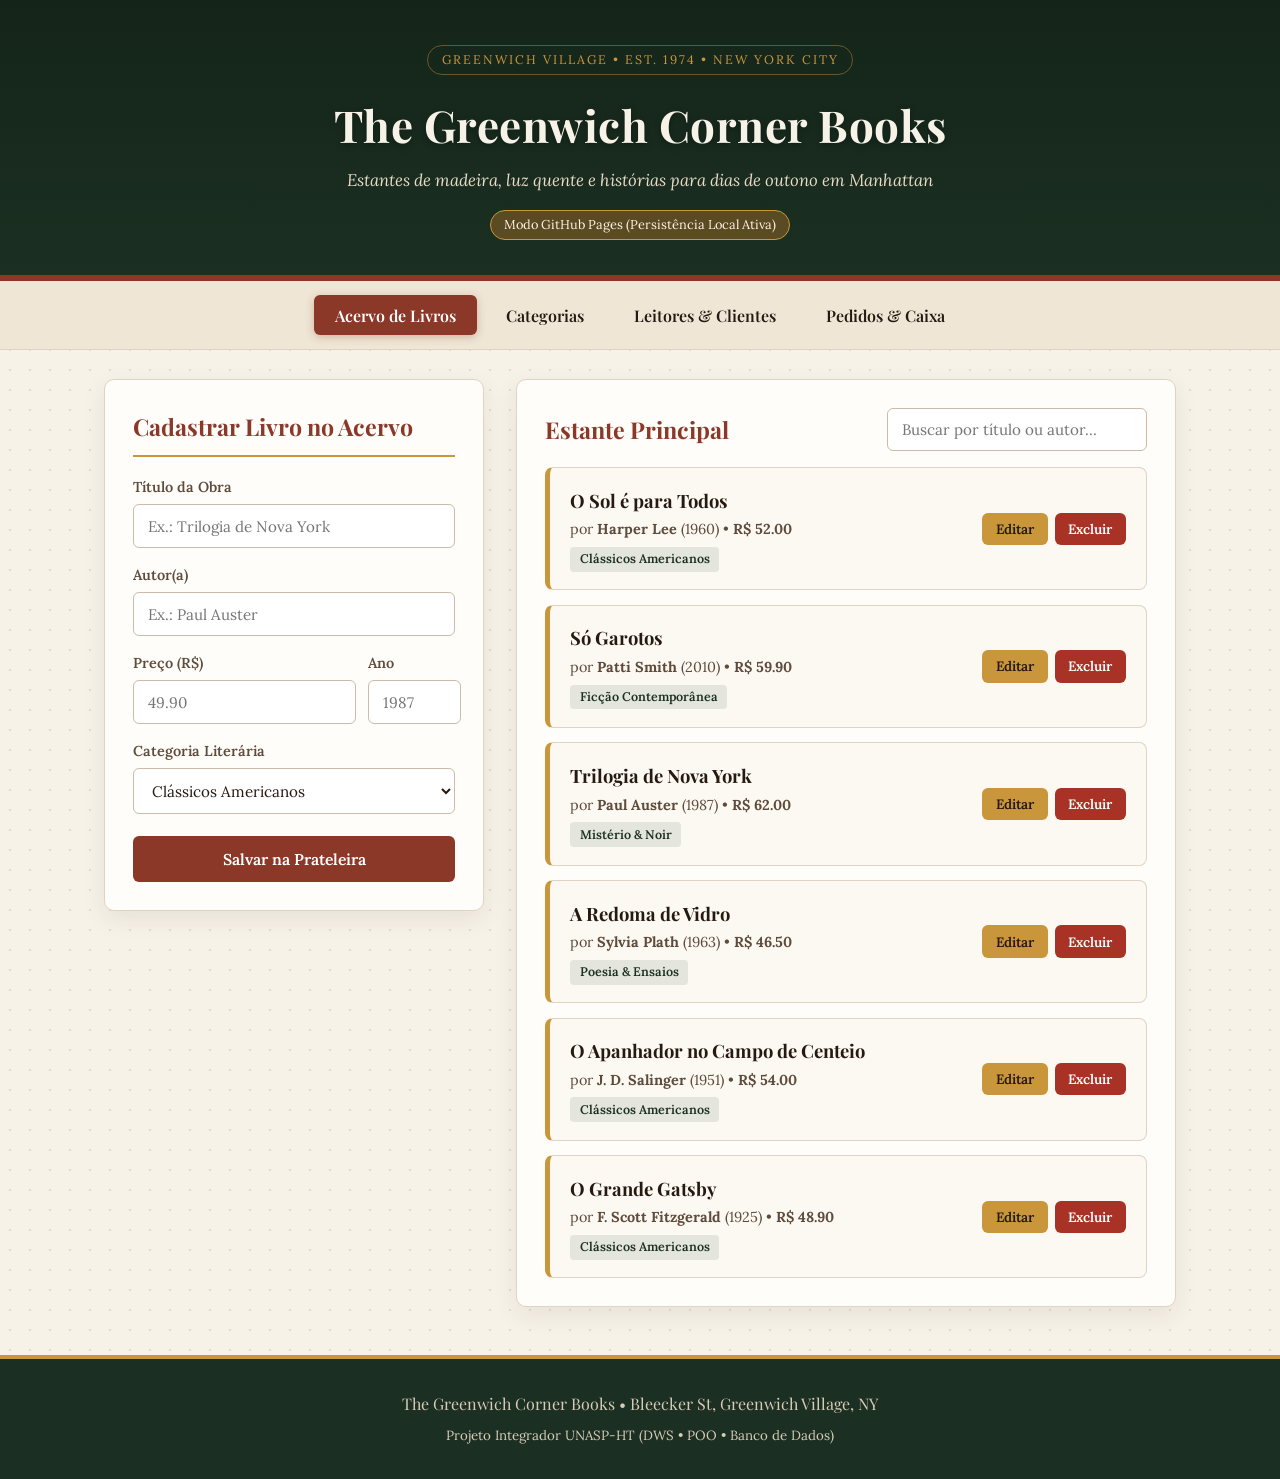
==== index.html @ c723337e "Add files via upload" ====
<!DOCTYPE html>
<html lang="pt-BR">
<head>
    <meta charset="UTF-8">
    <meta name="viewport" content="width=device-width, initial-scale=1.0">
    <title>The Greenwich Corner Books • New York</title>
    <style>
@import url('https://fonts.googleapis.com/css2?family=Playfair+Display:ital,wght@0,600;0,700;1,400&family=Lora:ital,wght@0,400;0,600;1,400&display=swap');

:root {
    --verde-fachada: #1b3022;
    --verde-musgo: #2d4736;
    --tijolo-ny: #8c3829;
    --tijolo-hover: #6e291d;
    --dourado-luz: #c9963b;
    --outono-ambar: #d4822a;
    --papel-creme: #f7f2e8;
    --cartao-branco: #fffdf9;
    --madeira-escura: #261911;
    --texto-suave: #5e4b3c;
    --borda-sutil: #dfd3c3;
    --sombra-quente: 0 8px 24px rgba(38, 25, 17, 0.08);
}

* {
    box-sizing: border-box;
}

body {
    margin: 0;
    padding: 0;
    background-color: var(--papel-creme);
    background-image: radial-gradient(#e6dccb 0.75px, transparent 0.75px);
    background-size: 20px 20px;
    color: var(--madeira-escura);
    font-family: 'Lora', Georgia, serif;
    line-height: 1.6;
}

.storefront-header {
    background: linear-gradient(180deg, #142419 0%, var(--verde-fachada) 100%);
    color: var(--papel-creme);
    text-align: center;
    padding: 2.8rem 1.5rem 2.2rem;
    border-bottom: 6px solid var(--tijolo-ny);
    box-shadow: 0 4px 18px rgba(0, 0, 0, 0.2);
}

.header-inner {
    max-width: 960px;
    margin: 0 auto;
}

.badge-location {
    display: inline-block;
    font-size: 0.78rem;
    letter-spacing: 2px;
    text-transform: uppercase;
    color: var(--dourado-luz);
    border: 1px solid rgba(201, 150, 59, 0.45);
    padding: 0.25rem 0.85rem;
    border-radius: 999px;
    margin-bottom: 0.75rem;
}

.storefront-header h1 {
    font-family: 'Playfair Display', Georgia, serif;
    font-size: 2.75rem;
    margin: 0.2rem 0;
    letter-spacing: 0.5px;
    text-shadow: 0 2px 6px rgba(0, 0, 0, 0.35);
}

.subtitle {
    margin: 0.4rem 0 1rem;
    color: #e8dcc8;
    font-style: italic;
    font-size: 1.05rem;
}

.status-pill {
    display: inline-block;
    font-size: 0.8rem;
    padding: 0.25rem 0.8rem;
    border-radius: 999px;
    background-color: rgba(255, 255, 255, 0.12);
    color: #f4e8d1;
}

.status-pill.online {
    background-color: rgba(46, 125, 50, 0.35);
    border: 1px solid #81c784;
    color: #e8f5e9;
}

.status-pill.demo {
    background-color: rgba(212, 130, 42, 0.35);
    border: 1px solid var(--dourado-luz);
    color: #fff3e0;
}

.main-nav {
    display: flex;
    justify-content: center;
    flex-wrap: wrap;
    gap: 0.5rem;
    background-color: #efe6d5;
    padding: 0.85rem 1rem;
    border-bottom: 1px solid var(--borda-sutil);
}

.nav-tab {
    background: transparent;
    border: 1px solid transparent;
    color: var(--madeira-escura);
    font-family: 'Playfair Display', Georgia, serif;
    font-size: 1rem;
    font-weight: 600;
    padding: 0.55rem 1.25rem;
    border-radius: 6px;
    cursor: pointer;
    transition: all 0.25s ease;
}

.nav-tab:hover {
    background-color: rgba(140, 56, 41, 0.1);
    color: var(--tijolo-ny);
}

.nav-tab.active {
    background-color: var(--tijolo-ny);
    color: #fff;
    box-shadow: 0 2px 8px rgba(140, 56, 41, 0.3);
}

.feedback-banner {
    max-width: 1120px;
    margin: 1rem auto 0;
    padding: 0 1.5rem;
}

.feedback-msg {
    padding: 0.85rem 1.2rem;
    border-radius: 6px;
    font-weight: 600;
    font-size: 0.95rem;
}

.feedback-msg.success {
    background-color: #e6f4ea;
    color: #1e4620;
    border-left: 5px solid #2e7d32;
}

.feedback-msg.error {
    background-color: #fce8e6;
    color: #7f1d1d;
    border-left: 5px solid #c62828;
}

.container {
    max-width: 1120px;
    margin: 1.8rem auto 3rem;
    padding: 0 1.5rem;
}

.tab-panel {
    display: none;
}

.tab-panel.active {
    display: block;
}

.grid-layout {
    display: grid;
    grid-template-columns: 380px 1fr;
    gap: 2rem;
    align-items: start;
}

.card {
    background-color: var(--cartao-branco);
    border: 1px solid var(--borda-sutil);
    border-radius: 10px;
    padding: 1.75rem;
    box-shadow: var(--sombra-quente);
}

.card h2 {
    font-family: 'Playfair Display', Georgia, serif;
    color: var(--tijolo-ny);
    margin-top: 0;
    margin-bottom: 1.2rem;
    padding-bottom: 0.6rem;
    border-bottom: 2px solid var(--dourado-luz);
    font-size: 1.45rem;
}

form {
    display: flex;
    flex-direction: column;
    gap: 1rem;
}

.field {
    display: flex;
    flex-direction: column;
    gap: 0.35rem;
}

.field-row {
    display: flex;
    gap: 0.75rem;
}

.field-row > * {
    flex: 1;
}

label {
    font-size: 0.9rem;
    font-weight: 600;
    color: var(--texto-suave);
}

input, select {
    padding: 0.7rem 0.85rem;
    border: 1px solid #cbbba8;
    border-radius: 6px;
    background-color: #fff;
    color: var(--madeira-escura);
    font-family: inherit;
    font-size: 0.95rem;
    transition: border-color 0.2s, box-shadow 0.2s;
}

input:focus, select:focus {
    outline: none;
    border-color: var(--dourado-luz);
    box-shadow: 0 0 0 3px rgba(201, 150, 59, 0.2);
}

.form-actions {
    display: flex;
    gap: 0.6rem;
    margin-top: 0.4rem;
}

button {
    font-family: inherit;
    font-weight: 600;
    border: none;
    border-radius: 6px;
    cursor: pointer;
    transition: background-color 0.2s, transform 0.1s;
}

button:active {
    transform: scale(0.99);
}

.btn-primary {
    flex: 1;
    background-color: var(--tijolo-ny);
    color: #fff;
    padding: 0.8rem 1.2rem;
    font-size: 0.98rem;
}

.btn-primary:hover {
    background-color: var(--verde-fachada);
}

.btn-secondary {
    background-color: #e0d5c5;
    color: var(--madeira-escura);
    padding: 0.8rem 1rem;
}

.btn-secondary:hover {
    background-color: #cfc1ae;
}

.btn-accent {
    background-color: var(--verde-fachada);
    color: #fff;
    padding: 0.7rem 1rem;
}

.btn-accent:hover {
    background-color: var(--verde-musgo);
}

.hidden {
    display: none !important;
}

.list-header {
    display: flex;
    justify-content: space-between;
    align-items: center;
    gap: 1rem;
    flex-wrap: wrap;
    margin-bottom: 1rem;
}

.list-header h2 {
    margin-bottom: 0;
    border-bottom: none;
    padding-bottom: 0;
}

.search-input {
    max-width: 260px;
    width: 100%;
}

.items-list {
    display: flex;
    flex-direction: column;
    gap: 0.9rem;
}

.item-card {
    background-color: #fcf9f2;
    border: 1px solid var(--borda-sutil);
    border-left: 5px solid var(--dourado-luz);
    border-radius: 8px;
    padding: 1.1rem 1.25rem;
    display: flex;
    justify-content: space-between;
    align-items: center;
    gap: 1rem;
    transition: transform 0.2s, box-shadow 0.2s;
}

.item-card:hover {
    transform: translateY(-2px);
    box-shadow: 0 4px 14px rgba(38, 25, 17, 0.08);
}

.item-info h3 {
    margin: 0 0 0.2rem;
    font-family: 'Playfair Display', Georgia, serif;
    font-size: 1.15rem;
    color: var(--madeira-escura);
}

.item-meta {
    font-size: 0.9rem;
    color: var(--texto-suave);
}

.tag-categoria {
    display: inline-block;
    background-color: rgba(27, 48, 34, 0.1);
    color: var(--verde-fachada);
    font-size: 0.78rem;
    font-weight: 600;
    padding: 0.15rem 0.6rem;
    border-radius: 4px;
    margin-top: 0.35rem;
}

.item-actions {
    display: flex;
    gap: 0.45rem;
    flex-shrink: 0;
}

.btn-edit {
    background-color: var(--dourado-luz);
    color: var(--madeira-escura);
    padding: 0.45rem 0.85rem;
    font-size: 0.85rem;
}

.btn-edit:hover {
    background-color: #b88428;
}

.btn-del {
    background-color: #a93226;
    color: #fff;
    padding: 0.45rem 0.85rem;
    font-size: 0.85rem;
}

.btn-del:hover {
    background-color: #87241a;
}

.cart-box {
    background-color: #f9f4ea;
    border: 1px dashed #c8b8a2;
    border-radius: 6px;
    padding: 0.85rem;
    min-height: 60px;
}

.cart-line {
    display: flex;
    justify-content: space-between;
    align-items: center;
    padding: 0.35rem 0;
    border-bottom: 1px solid #e8decb;
    font-size: 0.9rem;
}

.cart-line:last-child {
    border-bottom: none;
}

.cart-total {
    display: flex;
    justify-content: space-between;
    align-items: center;
    background-color: var(--verde-fachada);
    color: var(--papel-creme);
    padding: 0.85rem 1rem;
    border-radius: 6px;
    font-size: 1.05rem;
}

.empty-hint {
    margin: 0;
    color: var(--texto-suave);
    font-style: italic;
    font-size: 0.9rem;
    text-align: center;
}

.status-select-inline {
    padding: 0.35rem 0.6rem;
    font-size: 0.85rem;
}

.storefront-footer {
    text-align: center;
    padding: 2rem 1rem;
    background-color: var(--verde-fachada);
    color: #d8ccb8;
    border-top: 4px solid var(--dourado-luz);
}

.storefront-footer p {
    margin: 0 0 0.3rem;
    font-family: 'Playfair Display', Georgia, serif;
}

@media (max-width: 860px) {
    .grid-layout {
        grid-template-columns: 1fr;
    }
    .storefront-header h1 {
        font-size: 2.1rem;
    }
}

    </style>
</head>
<body>
    <header class="storefront-header">
        <div class="header-inner">
            <span class="badge-location">Greenwich Village • Est. 1974 • New York City</span>
            <h1>The Greenwich Corner Books</h1>
            <p class="subtitle">Estantes de madeira, luz quente e histórias para dias de outono em Manhattan</p>
            <div class="status-bar">
                <span id="api-status-badge" class="status-pill">Conectando ao sistema...</span>
            </div>
        </div>
    </header>

    <nav class="main-nav" aria-label="Navegação do sistema">
        <button class="nav-tab active" data-tab="tab-livros">Acervo de Livros</button>
        <button class="nav-tab" data-tab="tab-categorias">Categorias</button>
        <button class="nav-tab" data-tab="tab-clientes">Leitores & Clientes</button>
        <button class="nav-tab" data-tab="tab-pedidos">Pedidos & Caixa</button>
    </nav>

    <div id="feedback-banner" class="feedback-banner" role="status" aria-live="polite"></div>

    <main class="container">
        <!-- SEÇÃO 1: LIVROS -->
        <section id="tab-livros" class="tab-panel active">
            <div class="grid-layout">
                <article class="card form-card">
                    <h2 id="titulo-form-livro">Cadastrar Livro no Acervo</h2>
                    <form id="form-livro">
                        <input type="hidden" id="livro-id">

                        <div class="field">
                            <label for="livro-titulo">Título da Obra</label>
                            <input type="text" id="livro-titulo" placeholder="Ex.: Trilogia de Nova York" required minlength="2">
                        </div>

                        <div class="field">
                            <label for="livro-autor">Autor(a)</label>
                            <input type="text" id="livro-autor" placeholder="Ex.: Paul Auster" required minlength="2">
                        </div>

                        <div class="field-row">
                            <div class="field">
                                <label for="livro-preco">Preço (R$)</label>
                                <input type="number" id="livro-preco" step="0.01" min="0.01" placeholder="49.90" required>
                            </div>
                            <div class="field">
                                <label for="livro-ano">Ano</label>
                                <input type="number" id="livro-ano" min="1450" max="2026" placeholder="1987" required>
                            </div>
                        </div>

                        <div class="field">
                            <label for="livro-categoria">Categoria Literária</label>
                            <select id="livro-categoria" required></select>
                        </div>

                        <div class="form-actions">
                            <button type="submit" id="btn-salvar-livro" class="btn-primary">Salvar na Prateleira</button>
                            <button type="button" id="btn-cancelar-livro" class="btn-secondary hidden">Cancelar Edição</button>
                        </div>
                    </form>
                </article>

                <article class="card list-card">
                    <div class="list-header">
                        <h2>Estante Principal</h2>
                        <input type="search" id="busca-livro" class="search-input" placeholder="Buscar por título ou autor...">
                    </div>
                    <div id="lista-livros" class="items-list"></div>
                </article>
            </div>
        </section>

        <!-- SEÇÃO 2: CATEGORIAS -->
        <section id="tab-categorias" class="tab-panel">
            <div class="grid-layout">
                <article class="card form-card">
                    <h2 id="titulo-form-categoria">Nova Categoria</h2>
                    <form id="form-categoria">
                        <input type="hidden" id="categoria-id">
                        <div class="field">
                            <label for="categoria-nome">Nome da Categoria</label>
                            <input type="text" id="categoria-nome" placeholder="Ex.: Poesia Beat" required minlength="2">
                        </div>
                        <div class="form-actions">
                            <button type="submit" class="btn-primary">Salvar Categoria</button>
                            <button type="button" id="btn-cancelar-categoria" class="btn-secondary hidden">Cancelar</button>
                        </div>
                    </form>
                </article>

                <article class="card list-card">
                    <h2>Seções da Livraria</h2>
                    <div id="lista-categorias" class="items-list"></div>
                </article>
            </div>
        </section>

        <!-- SEÇÃO 3: CLIENTES -->
        <section id="tab-clientes" class="tab-panel">
            <div class="grid-layout">
                <article class="card form-card">
                    <h2 id="titulo-form-cliente">Cadastrar Leitor</h2>
                    <form id="form-cliente">
                        <input type="hidden" id="cliente-id">

                        <div class="field">
                            <label for="cliente-nome">Nome Completo</label>
                            <input type="text" id="cliente-nome" placeholder="Ex.: Clara Oswald" required minlength="3">
                        </div>

                        <div class="field">
                            <label for="cliente-email">E-mail</label>
                            <input type="email" id="cliente-email" placeholder="clara@nycmail.com" required>
                        </div>

                        <div class="field">
                            <label for="cliente-telefone">Telefone</label>
                            <input type="tel" id="cliente-telefone" placeholder="(212) 555-0199">
                        </div>

                        <div class="form-actions">
                            <button type="submit" class="btn-primary">Salvar Leitor</button>
                            <button type="button" id="btn-cancelar-cliente" class="btn-secondary hidden">Cancelar</button>
                        </div>
                    </form>
                </article>

                <article class="card list-card">
                    <h2>Leitores Cadastrados</h2>
                    <div id="lista-clientes" class="items-list"></div>
                </article>
            </div>
        </section>

        <!-- SEÇÃO 4: PEDIDOS & CARRINHO -->
        <section id="tab-pedidos" class="tab-panel">
            <div class="grid-layout">
                <article class="card form-card">
                    <h2>Registrar Novo Pedido</h2>
                    <form id="form-pedido">
                        <div class="field">
                            <label for="pedido-cliente">Cliente</label>
                            <select id="pedido-cliente" required></select>
                        </div>

                        <div class="field">
                            <label for="pedido-status">Status Inicial</label>
                            <select id="pedido-status">
                                <option value="Pendente">Pendente</option>
                                <option value="Preparando">Preparando</option>
                                <option value="Entregue">Entregue</option>
                            </select>
                        </div>

                        <div class="cart-builder">
                            <label>Adicionar Livro ao Pedido</label>
                            <div class="field-row">
                                <select id="pedido-livro-select"></select>
                                <input type="number" id="pedido-livro-qtd" value="1" min="1" max="50" style="max-width: 80px;">
                                <button type="button" id="btn-add-item" class="btn-accent">+ Item</button>
                            </div>
                        </div>

                        <div id="carrinho-itens" class="cart-box">
                            <p class="empty-hint">Nenhum livro adicionado ao pedido ainda.</p>
                        </div>

                        <div class="cart-total">
                            <span>Total do Pedido:</span>
                            <strong id="pedido-total">R$ 0,00</strong>
                        </div>

                        <button type="submit" class="btn-primary">Finalizar Pedido</button>
                    </form>
                </article>

                <article class="card list-card">
                    <h2>Histórico de Pedidos</h2>
                    <div id="lista-pedidos" class="items-list"></div>
                </article>
            </div>
        </section>
    </main>

    <footer class="storefront-footer">
        <p>The Greenwich Corner Books • Bleecker St, Greenwich Village, NY</p>
        <small>Projeto Integrador UNASP-HT (DWS • POO • Banco de Dados)</small>
    </footer>

    <script>
// ============================================================================
// THE GREENWICH CORNER BOOKS - FRONT-END CRUD COM FETCH API
// Integra-se à API REST em Flask (http://127.0.0.1:5000/api) em ambiente local e
// ativa automaticamente o modo GitHub Pages (LocalStorage) quando hospedado online.
// ============================================================================

const API_BASE = "http://127.0.0.1:5000/api";
const isHostedOnGitHub =
    window.location.hostname.includes("github.io") ||
    (window.location.protocol !== "file:" &&
        window.location.hostname !== "localhost" &&
        window.location.hostname !== "127.0.0.1");

let modoDemoGitHub = isHostedOnGitHub;

let cacheCategorias = [];
let cacheClientes = [];
let cacheLivros = [];
let cachePedidos = [];
let carrinhoPedido = [];

const SEED_DATA = {
    categorias: [
        { id_categoria: 1, nome: "Clássicos Americanos" },
        { id_categoria: 2, nome: "Ficção Contemporânea" },
        { id_categoria: 3, nome: "Poesia & Ensaios" },
        { id_categoria: 4, nome: "Mistério & Noir" },
        { id_categoria: 5, nome: "Artes & Arquitetura" }
    ],
    clientes: [
        { id_cliente: 1, nome: "Clara Oswald", email: "clara.oswald@nycmail.com", telefone: "(212) 555-0142" },
        { id_cliente: 2, nome: "Arthur Pendelton", email: "arthur.p@villagebooks.com", telefone: "(212) 555-0198" },
        { id_cliente: 3, nome: "Maya Lin", email: "maya.lin@brooklyn.org", telefone: "(718) 555-0174" },
        { id_cliente: 4, nome: "Julian Vance", email: "julian.vance@soho.net", telefone: "(646) 555-0119" }
    ],
    livros: [
        { id_livro: 1, titulo: "O Grande Gatsby", autor: "F. Scott Fitzgerald", preco: 48.90, ano_publicacao: 1925, id_categoria: 1 },
        { id_livro: 2, titulo: "O Apanhador no Campo de Centeio", autor: "J. D. Salinger", preco: 54.00, ano_publicacao: 1951, id_categoria: 1 },
        { id_livro: 3, titulo: "A Redoma de Vidro", autor: "Sylvia Plath", preco: 46.50, ano_publicacao: 1963, id_categoria: 3 },
        { id_livro: 4, titulo: "Trilogia de Nova York", autor: "Paul Auster", preco: 62.00, ano_publicacao: 1987, id_categoria: 4 },
        { id_livro: 5, titulo: "Só Garotos", autor: "Patti Smith", preco: 59.90, ano_publicacao: 2010, id_categoria: 2 },
        { id_livro: 6, titulo: "O Sol é para Todos", autor: "Harper Lee", preco: 52.00, ano_publicacao: 1960, id_categoria: 1 }
    ],
    pedidos: [
        {
            id_pedido: 101,
            data_pedido: "2026-11-05",
            status: "Entregue",
            valor_total: 102.90,
            id_cliente: 1,
            itens: [
                { id_livro: 1, quantidade: 1, preco_unitario: 48.90 },
                { id_livro: 2, quantidade: 1, preco_unitario: 54.00 }
            ]
        },
        {
            id_pedido: 102,
            data_pedido: "2026-11-10",
            status: "Preparando",
            valor_total: 121.90,
            id_cliente: 2,
            itens: [
                { id_livro: 4, quantidade: 1, preco_unitario: 62.00 },
                { id_livro: 5, quantidade: 1, preco_unitario: 59.90 }
            ]
        }
    ]
};

function getLocalDB() {
    const salvo = localStorage.getItem("greenwich_bookshop_db");
    if (!salvo) {
        localStorage.setItem("greenwich_bookshop_db", JSON.stringify(SEED_DATA));
        return JSON.parse(JSON.stringify(SEED_DATA));
    }
    return JSON.parse(salvo);
}

function saveLocalDB(db) {
    localStorage.setItem("greenwich_bookshop_db", JSON.stringify(db));
}

function mostrarFeedback(mensagem, tipo = "success") {
    const banner = document.getElementById("feedback-banner");
    banner.innerHTML = `<div class="feedback-msg ${tipo}">${mensagem}</div>`;
    setTimeout(() => {
        banner.innerHTML = "";
    }, 4500);
}

async function apiRequest(endpoint, options = {}) {
    if (!modoDemoGitHub) {
        try {
            const response = await fetch(`${API_BASE}${endpoint}`, options);
            const data = await response.json();
            if (!response.ok) {
                throw new Error(data.erro || "Erro na operação.");
            }
            return data;
        } catch (erro) {
            if (erro.message && !erro.message.includes("Failed to fetch") && !erro.message.includes("NetworkError")) {
                throw erro;
            }
            modoDemoGitHub = true;
            atualizarBadgeConexao();
        }
    }

    return executarNoLocalStorage(endpoint, options);
}

function executarNoLocalStorage(endpoint, options) {
    const db = getLocalDB();
    const method = (options.method || "GET").toUpperCase();
    const body = options.body ? JSON.parse(options.body) : null;

    if (endpoint === "/categorias" && method === "GET") return db.categorias;
    if (endpoint === "/categorias" && method === "POST") {
        const novoId = db.categorias.length ? Math.max(...db.categorias.map(c => c.id_categoria)) + 1 : 1;
        db.categorias.push({ id_categoria: novoId, nome: body.nome });
        saveLocalDB(db);
        return { id_categoria: novoId, mensagem: "Categoria cadastrada!" };
    }
    if (endpoint.startsWith("/categorias/") && method === "PUT") {
        const id = parseInt(endpoint.split("/")[2]);
        const item = db.categorias.find(c => c.id_categoria === id);
        if (item) item.nome = body.nome;
        saveLocalDB(db);
        return { mensagem: "Categoria atualizada!" };
    }
    if (endpoint.startsWith("/categorias/") && method === "DELETE") {
        const id = parseInt(endpoint.split("/")[2]);
        if (db.livros.some(l => l.id_categoria === id)) {
            throw new Error("Não é possível excluir: existem livros vinculados a esta categoria.");
        }
        db.categorias = db.categorias.filter(c => c.id_categoria !== id);
        saveLocalDB(db);
        return { mensagem: "Categoria removida!" };
    }

    if (endpoint === "/clientes" && method === "GET") return db.clientes;
    if (endpoint === "/clientes" && method === "POST") {
        if (db.clientes.some(c => c.email.toLowerCase() === body.email.toLowerCase())) {
            throw new Error("Este e-mail já está cadastrado para outro cliente.");
        }
        const novoId = db.clientes.length ? Math.max(...db.clientes.map(c => c.id_cliente)) + 1 : 1;
        db.clientes.push({ id_cliente: novoId, nome: body.nome, email: body.email, telefone: body.telefone || "" });
        saveLocalDB(db);
        return { id_cliente: novoId, mensagem: "Cliente cadastrado!" };
    }
    if (endpoint.startsWith("/clientes/") && method === "PUT") {
        const id = parseInt(endpoint.split("/")[2]);
        if (db.clientes.some(c => c.email.toLowerCase() === body.email.toLowerCase() && c.id_cliente !== id)) {
            throw new Error("Este e-mail já pertence a outro cliente.");
        }
        const cli = db.clientes.find(c => c.id_cliente === id);
        if (cli) Object.assign(cli, body);
        saveLocalDB(db);
        return { mensagem: "Cliente atualizado!" };
    }
    if (endpoint.startsWith("/clientes/") && method === "DELETE") {
        const id = parseInt(endpoint.split("/")[2]);
        if (db.pedidos.some(p => p.id_cliente === id)) {
            throw new Error("Não é possível excluir: este cliente possui pedidos registrados.");
        }
        db.clientes = db.clientes.filter(c => c.id_cliente !== id);
        saveLocalDB(db);
        return { mensagem: "Cliente removido!" };
    }

    if (endpoint === "/livros" && method === "GET") {
        return db.livros.map(l => {
            const cat = db.categorias.find(c => c.id_categoria === l.id_categoria);
            return { ...l, nome_categoria: cat ? cat.nome : "Sem Categoria" };
        }).reverse();
    }
    if (endpoint === "/livros" && method === "POST") {
        const novoId = db.livros.length ? Math.max(...db.livros.map(l => l.id_livro)) + 1 : 1;
        db.livros.push({ id_livro: novoId, ...body });
        saveLocalDB(db);
        return { id_livro: novoId, mensagem: "Livro adicionado!" };
    }
    if (endpoint.startsWith("/livros/") && method === "PUT") {
        const id = parseInt(endpoint.split("/")[2]);
        const liv = db.livros.find(l => l.id_livro === id);
        if (liv) Object.assign(liv, body);
        saveLocalDB(db);
        return { mensagem: "Livro atualizado!" };
    }
    if (endpoint.startsWith("/livros/") && method === "DELETE") {
        const id = parseInt(endpoint.split("/")[2]);
        const emPedido = db.pedidos.some(p => p.itens.some(i => i.id_livro === id));
        if (emPedido) {
            throw new Error("Não é possível excluir: este livro faz parte de um pedido registrado.");
        }
        db.livros = db.livros.filter(l => l.id_livro !== id);
        saveLocalDB(db);
        return { mensagem: "Livro removido!" };
    }

    if (endpoint === "/pedidos" && method === "GET") {
        return db.pedidos.map(p => {
            const cli = db.clientes.find(c => c.id_cliente === p.id_cliente);
            const itensEnriquecidos = p.itens.map(i => {
                const liv = db.livros.find(l => l.id_livro === i.id_livro);
                return { ...i, titulo_livro: liv ? liv.titulo : `Livro #${i.id_livro}` };
            });
            return { ...p, nome_cliente: cli ? cli.nome : "Cliente", itens: itensEnriquecidos };
        }).reverse();
    }
    if (endpoint === "/pedidos" && method === "POST") {
        const novoId = db.pedidos.length ? Math.max(...db.pedidos.map(p => p.id_pedido)) + 1 : 101;
        const total = body.itens.reduce((acc, i) => acc + i.quantidade * i.preco_unitario, 0);
        const hoje = new Date().toISOString().split("T")[0];
        db.pedidos.push({
            id_pedido: novoId,
            data_pedido: hoje,
            status: body.status || "Pendente",
            valor_total: total,
            id_cliente: body.id_cliente,
            itens: body.itens
        });
        saveLocalDB(db);
        return { id_pedido: novoId, mensagem: "Pedido registrado!" };
    }
    if (endpoint.startsWith("/pedidos/") && method === "PUT") {
        const id = parseInt(endpoint.split("/")[2]);
        const ped = db.pedidos.find(p => p.id_pedido === id);
        if (ped) ped.status = body.status;
        saveLocalDB(db);
        return { mensagem: "Status atualizado!" };
    }
    if (endpoint.startsWith("/pedidos/") && method === "DELETE") {
        const id = parseInt(endpoint.split("/")[2]);
        db.pedidos = db.pedidos.filter(p => p.id_pedido !== id);
        saveLocalDB(db);
        return { mensagem: "Pedido excluído!" };
    }

    return {};
}

function atualizarBadgeConexao() {
    const badge = document.getElementById("api-status-badge");
    if (modoDemoGitHub) {
        badge.textContent = "Modo GitHub Pages (Persistência Local Ativa)";
        badge.className = "status-pill demo";
    } else {
        badge.textContent = "API REST Flask + SQLite Conectada";
        badge.className = "status-pill online";
    }
}

async function carregarTudo() {
    await carregarCategorias();
    await carregarClientes();
    await carregarLivros();
    await carregarPedidos();
    atualizarBadgeConexao();
}

async function carregarCategorias() {
    cacheCategorias = await apiRequest("/categorias");
    const lista = document.getElementById("lista-categorias");
    const selectLivro = document.getElementById("livro-categoria");

    lista.innerHTML = "";
    selectLivro.innerHTML = "";

    cacheCategorias.forEach(cat => {
        const option = document.createElement("option");
        option.value = cat.id_categoria;
        option.textContent = cat.nome;
        selectLivro.appendChild(option);

        const div = document.createElement("div");
        div.className = "item-card";
        div.innerHTML = `
            <div class="item-info">
                <h3>${cat.nome}</h3>
                <span class="item-meta">Código #${cat.id_categoria}</span>
            </div>
            <div class="item-actions">
                <button class="btn-edit" onclick="editarCategoria(${cat.id_categoria})">Editar</button>
                <button class="btn-del" onclick="excluirCategoria(${cat.id_categoria})">Excluir</button>
            </div>
        `;
        lista.appendChild(div);
    });
}

async function carregarClientes() {
    cacheClientes = await apiRequest("/clientes");
    const lista = document.getElementById("lista-clientes");
    const selectPedido = document.getElementById("pedido-cliente");

    lista.innerHTML = "";
    selectPedido.innerHTML = "";

    cacheClientes.forEach(cli => {
        const option = document.createElement("option");
        option.value = cli.id_cliente;
        option.textContent = `${cli.nome} (${cli.email})`;
        selectPedido.appendChild(option);

        const div = document.createElement("div");
        div.className = "item-card";
        div.innerHTML = `
            <div class="item-info">
                <h3>${cli.nome}</h3>
                <div class="item-meta">${cli.email} ${cli.telefone ? "• " + cli.telefone : ""}</div>
            </div>
            <div class="item-actions">
                <button class="btn-edit" onclick="editarCliente(${cli.id_cliente})">Editar</button>
                <button class="btn-del" onclick="excluirCliente(${cli.id_cliente})">Excluir</button>
            </div>
        `;
        lista.appendChild(div);
    });
}

async function carregarLivros() {
    cacheLivros = await apiRequest("/livros");
    renderizarLivros(cacheLivros);

    const selectPedidoLivro = document.getElementById("pedido-livro-select");
    selectPedidoLivro.innerHTML = "";
    cacheLivros.forEach(liv => {
        const opt = document.createElement("option");
        opt.value = liv.id_livro;
        opt.textContent = `${liv.titulo} — R$ ${Number(liv.preco).toFixed(2)}`;
        selectPedidoLivro.appendChild(opt);
    });
}

function renderizarLivros(livros) {
    const lista = document.getElementById("lista-livros");
    lista.innerHTML = "";

    if (!livros.length) {
        lista.innerHTML = `<p class="empty-hint">Nenhum livro encontrado na prateleira.</p>`;
        return;
    }

    livros.forEach(liv => {
        const div = document.createElement("div");
        div.className = "item-card";
        div.innerHTML = `
            <div class="item-info">
                <h3>${liv.titulo}</h3>
                <div class="item-meta">por <strong>${liv.autor}</strong> (${liv.ano_publicacao}) • <strong>R$ ${Number(liv.preco).toFixed(2)}</strong></div>
                <span class="tag-categoria">${liv.nome_categoria || "Geral"}</span>
            </div>
            <div class="item-actions">
                <button class="btn-edit" onclick="editarLivro(${liv.id_livro})">Editar</button>
                <button class="btn-del" onclick="excluirLivro(${liv.id_livro})">Excluir</button>
            </div>
        `;
        lista.appendChild(div);
    });
}

async function carregarPedidos() {
    cachePedidos = await apiRequest("/pedidos");
    const lista = document.getElementById("lista-pedidos");
    lista.innerHTML = "";

    if (!cachePedidos.length) {
        lista.innerHTML = `<p class="empty-hint">Nenhum pedido registrado ainda.</p>`;
        return;
    }

    cachePedidos.forEach(ped => {
        const resumoItens = ped.itens
            .map(i => `${i.quantidade}x ${i.titulo_livro} (R$ ${Number(i.preco_unitario).toFixed(2)})`)
            .join(" • ");

        const div = document.createElement("div");
        div.className = "item-card";
        div.innerHTML = `
            <div class="item-info">
                <h3>Pedido #${ped.id_pedido} — ${ped.nome_cliente}</h3>
                <div class="item-meta">Data: ${ped.data_pedido} • Total: <strong>R$ ${Number(ped.valor_total).toFixed(2)}</strong></div>
                <div class="item-meta" style="margin-top: 4px;">${resumoItens}</div>
            </div>
            <div class="item-actions">
                <select class="status-select-inline" onchange="alterarStatusPedido(${ped.id_pedido}, this.value)" aria-label="Status do pedido">
                    <option value="Pendente" ${ped.status === "Pendente" ? "selected" : ""}>Pendente</option>
                    <option value="Preparando" ${ped.status === "Preparando" ? "selected" : ""}>Preparando</option>
                    <option value="Entregue" ${ped.status === "Entregue" ? "selected" : ""}>Entregue</option>
                </select>
                <button class="btn-del" onclick="excluirPedido(${ped.id_pedido})">Excluir</button>
            </div>
        `;
        lista.appendChild(div);
    });
}

document.getElementById("form-livro").addEventListener("submit", async (e) => {
    e.preventDefault();
    const id = document.getElementById("livro-id").value;
    const payload = {
        titulo: document.getElementById("livro-titulo").value.trim(),
        autor: document.getElementById("livro-autor").value.trim(),
        preco: parseFloat(document.getElementById("livro-preco").value),
        ano_publicacao: parseInt(document.getElementById("livro-ano").value),
        id_categoria: parseInt(document.getElementById("livro-categoria").value)
    };

    try {
        if (id) {
            await apiRequest(`/livros/${id}`, {
                method: "PUT",
                headers: { "Content-Type": "application/json" },
                body: JSON.stringify(payload)
            });
            mostrarFeedback("Livro atualizado na prateleira!");
        } else {
            await apiRequest("/livros", {
                method: "POST",
                headers: { "Content-Type": "application/json" },
                body: JSON.stringify(payload)
            });
            mostrarFeedback("Novo livro cadastrado no acervo!");
        }
        resetFormLivro();
        await carregarLivros();
    } catch (erro) {
        mostrarFeedback(erro.message, "error");
    }
});

function editarLivro(id) {
    const liv = cacheLivros.find(l => l.id_livro === id);
    if (!liv) return;
    document.getElementById("livro-id").value = liv.id_livro;
    document.getElementById("livro-titulo").value = liv.titulo;
    document.getElementById("livro-autor").value = liv.autor;
    document.getElementById("livro-preco").value = liv.preco;
    document.getElementById("livro-ano").value = liv.ano_publicacao;
    document.getElementById("livro-categoria").value = liv.id_categoria;
    document.getElementById("titulo-form-livro").textContent = "Editar Livro";
    document.getElementById("btn-cancelar-livro").classList.remove("hidden");
}

function resetFormLivro() {
    document.getElementById("form-livro").reset();
    document.getElementById("livro-id").value = "";
    document.getElementById("titulo-form-livro").textContent = "Cadastrar Livro no Acervo";
    document.getElementById("btn-cancelar-livro").classList.add("hidden");
}

document.getElementById("btn-cancelar-livro").addEventListener("click", resetFormLivro);

async function excluirLivro(id) {
    if (!confirm("Remover este livro da estante?")) return;
    try {
        await apiRequest(`/livros/${id}`, { method: "DELETE" });
        mostrarFeedback("Livro removido do acervo.");
        await carregarLivros();
    } catch (erro) {
        mostrarFeedback(erro.message, "error");
    }
}

document.getElementById("busca-livro").addEventListener("input", (e) => {
    const termo = e.target.value.toLowerCase();
    const filtrados = cacheLivros.filter(
        l => l.titulo.toLowerCase().includes(termo) || l.autor.toLowerCase().includes(termo)
    );
    renderizarLivros(filtrados);
});

document.getElementById("form-categoria").addEventListener("submit", async (e) => {
    e.preventDefault();
    const id = document.getElementById("categoria-id").value;
    const payload = { nome: document.getElementById("categoria-nome").value.trim() };

    try {
        if (id) {
            await apiRequest(`/categorias/${id}`, {
                method: "PUT",
                headers: { "Content-Type": "application/json" },
                body: JSON.stringify(payload)
            });
            mostrarFeedback("Categoria atualizada!");
        } else {
            await apiRequest("/categorias", {
                method: "POST",
                headers: { "Content-Type": "application/json" },
                body: JSON.stringify(payload)
            });
            mostrarFeedback("Categoria criada!");
        }
        resetFormCategoria();
        await carregarCategorias();
        await carregarLivros();
    } catch (erro) {
        mostrarFeedback(erro.message, "error");
    }
});

function editarCategoria(id) {
    const cat = cacheCategorias.find(c => c.id_categoria === id);
    if (!cat) return;
    document.getElementById("categoria-id").value = cat.id_categoria;
    document.getElementById("categoria-nome").value = cat.nome;
    document.getElementById("titulo-form-categoria").textContent = "Editar Categoria";
    document.getElementById("btn-cancelar-categoria").classList.remove("hidden");
}

function resetFormCategoria() {
    document.getElementById("form-categoria").reset();
    document.getElementById("categoria-id").value = "";
    document.getElementById("titulo-form-categoria").textContent = "Nova Categoria";
    document.getElementById("btn-cancelar-categoria").classList.add("hidden");
}

document.getElementById("btn-cancelar-categoria").addEventListener("click", resetFormCategoria);

async function excluirCategoria(id) {
    if (!confirm("Deseja excluir esta categoria?")) return;
    try {
        await apiRequest(`/categorias/${id}`, { method: "DELETE" });
        mostrarFeedback("Categoria excluída.");
        await carregarCategorias();
    } catch (erro) {
        mostrarFeedback(erro.message, "error");
    }
}

document.getElementById("form-cliente").addEventListener("submit", async (e) => {
    e.preventDefault();
    const id = document.getElementById("cliente-id").value;
    const payload = {
        nome: document.getElementById("cliente-nome").value.trim(),
        email: document.getElementById("cliente-email").value.trim(),
        telefone: document.getElementById("cliente-telefone").value.trim()
    };

    try {
        if (id) {
            await apiRequest(`/clientes/${id}`, {
                method: "PUT",
                headers: { "Content-Type": "application/json" },
                body: JSON.stringify(payload)
            });
            mostrarFeedback("Dados do leitor atualizados!");
        } else {
            await apiRequest("/clientes", {
                method: "POST",
                headers: { "Content-Type": "application/json" },
                body: JSON.stringify(payload)
            });
            mostrarFeedback("Leitor cadastrado com sucesso!");
        }
        resetFormCliente();
        await carregarClientes();
    } catch (erro) {
        mostrarFeedback(erro.message, "error");
    }
});

function editarCliente(id) {
    const cli = cacheClientes.find(c => c.id_cliente === id);
    if (!cli) return;
    document.getElementById("cliente-id").value = cli.id_cliente;
    document.getElementById("cliente-nome").value = cli.nome;
    document.getElementById("cliente-email").value = cli.email;
    document.getElementById("cliente-telefone").value = cli.telefone || "";
    document.getElementById("titulo-form-cliente").textContent = "Editar Leitor";
    document.getElementById("btn-cancelar-cliente").classList.remove("hidden");
}

function resetFormCliente() {
    document.getElementById("form-cliente").reset();
    document.getElementById("cliente-id").value = "";
    document.getElementById("titulo-form-cliente").textContent = "Cadastrar Leitor";
    document.getElementById("btn-cancelar-cliente").classList.add("hidden");
}

document.getElementById("btn-cancelar-cliente").addEventListener("click", resetFormCliente);

async function excluirCliente(id) {
    if (!confirm("Remover este cliente?")) return;
    try {
        await apiRequest(`/clientes/${id}`, { method: "DELETE" });
        mostrarFeedback("Cliente removido.");
        await carregarClientes();
    } catch (erro) {
        mostrarFeedback(erro.message, "error");
    }
}

document.getElementById("btn-add-item").addEventListener("click", () => {
    const idLivro = parseInt(document.getElementById("pedido-livro-select").value);
    const qtd = parseInt(document.getElementById("pedido-livro-qtd").value);
    const livro = cacheLivros.find(l => l.id_livro === idLivro);

    if (!livro || qtd < 1) return;

    const existente = carrinhoPedido.find(i => i.id_livro === idLivro);
    if (existente) {
        existente.quantidade += qtd;
    } else {
        carrinhoPedido.push({
            id_livro: livro.id_livro,
            titulo: livro.titulo,
            quantidade: qtd,
            preco_unitario: Number(livro.preco)
        });
    }
    renderizarCarrinho();
});

function removerItemCarrinho(idLivro) {
    carrinhoPedido = carrinhoPedido.filter(i => i.id_livro !== idLivro);
    renderizarCarrinho();
}

function renderizarCarrinho() {
    const box = document.getElementById("carrinho-itens");
    const totalEl = document.getElementById("pedido-total");

    if (!carrinhoPedido.length) {
        box.innerHTML = `<p class="empty-hint">Nenhum livro adicionado ao pedido ainda.</p>`;
        totalEl.textContent = "R$ 0,00";
        return;
    }

    let total = 0;
    box.innerHTML = "";
    carrinhoPedido.forEach(item => {
        const subtotal = item.quantidade * item.preco_unitario;
        total += subtotal;
        box.innerHTML += `
            <div class="cart-line">
                <span>${item.quantidade}x <strong>${item.titulo}</strong></span>
                <span>R$ ${subtotal.toFixed(2)} <button type="button" class="btn-del" style="padding: 2px 6px; margin-left: 6px;" onclick="removerItemCarrinho(${item.id_livro})">x</button></span>
            </div>
        `;
    });
    totalEl.textContent = `R$ ${total.toFixed(2)}`;
}

document.getElementById("form-pedido").addEventListener("submit", async (e) => {
    e.preventDefault();
    if (!carrinhoPedido.length) {
        mostrarFeedback("Adicione pelo menos um livro ao carrinho antes de finalizar.", "error");
        return;
    }

    const payload = {
        id_cliente: parseInt(document.getElementById("pedido-cliente").value),
        status: document.getElementById("pedido-status").value,
        itens: carrinhoPedido.map(i => ({
            id_livro: i.id_livro,
            quantidade: i.quantidade,
            preco_unitario: i.preco_unitario
        }))
    };

    try {
        await apiRequest("/pedidos", {
            method: "POST",
            headers: { "Content-Type": "application/json" },
            body: JSON.stringify(payload)
        });
        carrinhoPedido = [];
        renderizarCarrinho();
        mostrarFeedback("Pedido registrado com sucesso!");
        await carregarPedidos();
    } catch (erro) {
        mostrarFeedback(erro.message, "error");
    }
});

async function alterarStatusPedido(idPedido, novoStatus) {
    try {
        await apiRequest(`/pedidos/${idPedido}`, {
            method: "PUT",
            headers: { "Content-Type": "application/json" },
            body: JSON.stringify({ status: novoStatus })
        });
        mostrarFeedback(`Status do pedido #${idPedido} alterado para "${novoStatus}".`);
        await carregarPedidos();
    } catch (erro) {
        mostrarFeedback(erro.message, "error");
    }
}

async function excluirPedido(idPedido) {
    if (!confirm(`Excluir o pedido #${idPedido}?`)) return;
    try {
        await apiRequest(`/pedidos/${idPedido}`, { method: "DELETE" });
        mostrarFeedback("Pedido removido.");
        await carregarPedidos();
    } catch (erro) {
        mostrarFeedback(erro.message, "error");
    }
}

document.querySelectorAll(".nav-tab").forEach(btn => {
    btn.addEventListener("click", () => {
        document.querySelectorAll(".nav-tab").forEach(b => b.classList.remove("active"));
        document.querySelectorAll(".tab-panel").forEach(p => p.classList.remove("active"));
        btn.classList.add("active");
        document.getElementById(btn.dataset.tab).classList.add("active");
    });
});

document.addEventListener("DOMContentLoaded", carregarTudo);

    </script>
</body>
</html>
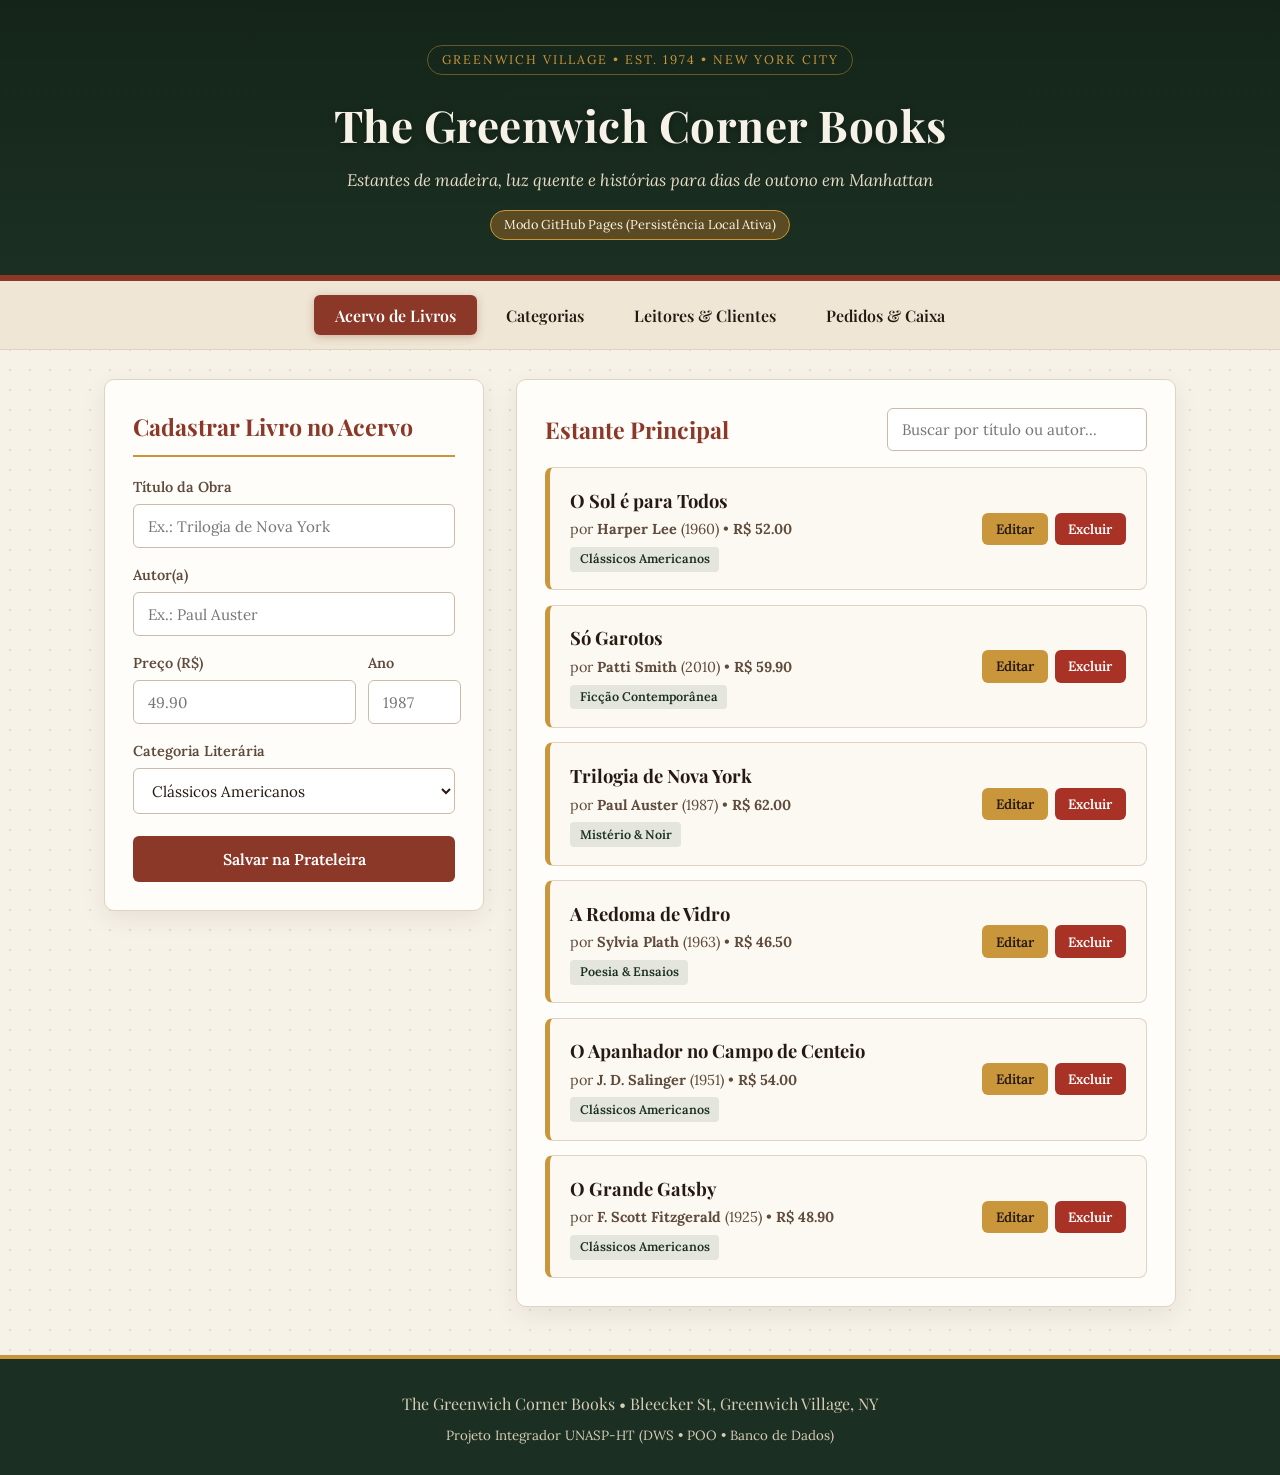
==== commit 19d9c650: "Adota a estrutura backend/docs/schemas/static/templates/index.html Co-Authored-By: Claude Sonnet 5.5" ====
--- a/index.html
+++ b/index.html
@@ -1,1369 +1,9 @@
 <!DOCTYPE html>
 <html lang="pt-BR">
 <head>
-    <meta charset="UTF-8">
-    <meta name="viewport" content="width=device-width, initial-scale=1.0">
-    <title>The Greenwich Corner Books • New York</title>
-    <style>
-@import url('https://fonts.googleapis.com/css2?family=Playfair+Display:ital,wght@0,600;0,700;1,400&family=Lora:ital,wght@0,400;0,600;1,400&display=swap');
-
-:root {
-    --verde-fachada: #1b3022;
-    --verde-musgo: #2d4736;
-    --tijolo-ny: #8c3829;
-    --tijolo-hover: #6e291d;
-    --dourado-luz: #c9963b;
-    --outono-ambar: #d4822a;
-    --papel-creme: #f7f2e8;
-    --cartao-branco: #fffdf9;
-    --madeira-escura: #261911;
-    --texto-suave: #5e4b3c;
-    --borda-sutil: #dfd3c3;
-    --sombra-quente: 0 8px 24px rgba(38, 25, 17, 0.08);
-}
-
-* {
-    box-sizing: border-box;
-}
-
-body {
-    margin: 0;
-    padding: 0;
-    background-color: var(--papel-creme);
-    background-image: radial-gradient(#e6dccb 0.75px, transparent 0.75px);
-    background-size: 20px 20px;
-    color: var(--madeira-escura);
-    font-family: 'Lora', Georgia, serif;
-    line-height: 1.6;
-}
-
-.storefront-header {
-    background: linear-gradient(180deg, #142419 0%, var(--verde-fachada) 100%);
-    color: var(--papel-creme);
-    text-align: center;
-    padding: 2.8rem 1.5rem 2.2rem;
-    border-bottom: 6px solid var(--tijolo-ny);
-    box-shadow: 0 4px 18px rgba(0, 0, 0, 0.2);
-}
-
-.header-inner {
-    max-width: 960px;
-    margin: 0 auto;
-}
-
-.badge-location {
-    display: inline-block;
-    font-size: 0.78rem;
-    letter-spacing: 2px;
-    text-transform: uppercase;
-    color: var(--dourado-luz);
-    border: 1px solid rgba(201, 150, 59, 0.45);
-    padding: 0.25rem 0.85rem;
-    border-radius: 999px;
-    margin-bottom: 0.75rem;
-}
-
-.storefront-header h1 {
-    font-family: 'Playfair Display', Georgia, serif;
-    font-size: 2.75rem;
-    margin: 0.2rem 0;
-    letter-spacing: 0.5px;
-    text-shadow: 0 2px 6px rgba(0, 0, 0, 0.35);
-}
-
-.subtitle {
-    margin: 0.4rem 0 1rem;
-    color: #e8dcc8;
-    font-style: italic;
-    font-size: 1.05rem;
-}
-
-.status-pill {
-    display: inline-block;
-    font-size: 0.8rem;
-    padding: 0.25rem 0.8rem;
-    border-radius: 999px;
-    background-color: rgba(255, 255, 255, 0.12);
-    color: #f4e8d1;
-}
-
-.status-pill.online {
-    background-color: rgba(46, 125, 50, 0.35);
-    border: 1px solid #81c784;
-    color: #e8f5e9;
-}
-
-.status-pill.demo {
-    background-color: rgba(212, 130, 42, 0.35);
-    border: 1px solid var(--dourado-luz);
-    color: #fff3e0;
-}
-
-.main-nav {
-    display: flex;
-    justify-content: center;
-    flex-wrap: wrap;
-    gap: 0.5rem;
-    background-color: #efe6d5;
-    padding: 0.85rem 1rem;
-    border-bottom: 1px solid var(--borda-sutil);
-}
-
-.nav-tab {
-    background: transparent;
-    border: 1px solid transparent;
-    color: var(--madeira-escura);
-    font-family: 'Playfair Display', Georgia, serif;
-    font-size: 1rem;
-    font-weight: 600;
-    padding: 0.55rem 1.25rem;
-    border-radius: 6px;
-    cursor: pointer;
-    transition: all 0.25s ease;
-}
-
-.nav-tab:hover {
-    background-color: rgba(140, 56, 41, 0.1);
-    color: var(--tijolo-ny);
-}
-
-.nav-tab.active {
-    background-color: var(--tijolo-ny);
-    color: #fff;
-    box-shadow: 0 2px 8px rgba(140, 56, 41, 0.3);
-}
-
-.feedback-banner {
-    max-width: 1120px;
-    margin: 1rem auto 0;
-    padding: 0 1.5rem;
-}
-
-.feedback-msg {
-    padding: 0.85rem 1.2rem;
-    border-radius: 6px;
-    font-weight: 600;
-    font-size: 0.95rem;
-}
-
-.feedback-msg.success {
-    background-color: #e6f4ea;
-    color: #1e4620;
-    border-left: 5px solid #2e7d32;
-}
-
-.feedback-msg.error {
-    background-color: #fce8e6;
-    color: #7f1d1d;
-    border-left: 5px solid #c62828;
-}
-
-.container {
-    max-width: 1120px;
-    margin: 1.8rem auto 3rem;
-    padding: 0 1.5rem;
-}
-
-.tab-panel {
-    display: none;
-}
-
-.tab-panel.active {
-    display: block;
-}
-
-.grid-layout {
-    display: grid;
-    grid-template-columns: 380px 1fr;
-    gap: 2rem;
-    align-items: start;
-}
-
-.card {
-    background-color: var(--cartao-branco);
-    border: 1px solid var(--borda-sutil);
-    border-radius: 10px;
-    padding: 1.75rem;
-    box-shadow: var(--sombra-quente);
-}
-
-.card h2 {
-    font-family: 'Playfair Display', Georgia, serif;
-    color: var(--tijolo-ny);
-    margin-top: 0;
-    margin-bottom: 1.2rem;
-    padding-bottom: 0.6rem;
-    border-bottom: 2px solid var(--dourado-luz);
-    font-size: 1.45rem;
-}
-
-form {
-    display: flex;
-    flex-direction: column;
-    gap: 1rem;
-}
-
-.field {
-    display: flex;
-    flex-direction: column;
-    gap: 0.35rem;
-}
-
-.field-row {
-    display: flex;
-    gap: 0.75rem;
-}
-
-.field-row > * {
-    flex: 1;
-}
-
-label {
-    font-size: 0.9rem;
-    font-weight: 600;
-    color: var(--texto-suave);
-}
-
-input, select {
-    padding: 0.7rem 0.85rem;
-    border: 1px solid #cbbba8;
-    border-radius: 6px;
-    background-color: #fff;
-    color: var(--madeira-escura);
-    font-family: inherit;
-    font-size: 0.95rem;
-    transition: border-color 0.2s, box-shadow 0.2s;
-}
-
-input:focus, select:focus {
-    outline: none;
-    border-color: var(--dourado-luz);
-    box-shadow: 0 0 0 3px rgba(201, 150, 59, 0.2);
-}
-
-.form-actions {
-    display: flex;
-    gap: 0.6rem;
-    margin-top: 0.4rem;
-}
-
-button {
-    font-family: inherit;
-    font-weight: 600;
-    border: none;
-    border-radius: 6px;
-    cursor: pointer;
-    transition: background-color 0.2s, transform 0.1s;
-}
-
-button:active {
-    transform: scale(0.99);
-}
-
-.btn-primary {
-    flex: 1;
-    background-color: var(--tijolo-ny);
-    color: #fff;
-    padding: 0.8rem 1.2rem;
-    font-size: 0.98rem;
-}
-
-.btn-primary:hover {
-    background-color: var(--verde-fachada);
-}
-
-.btn-secondary {
-    background-color: #e0d5c5;
-    color: var(--madeira-escura);
-    padding: 0.8rem 1rem;
-}
-
-.btn-secondary:hover {
-    background-color: #cfc1ae;
-}
-
-.btn-accent {
-    background-color: var(--verde-fachada);
-    color: #fff;
-    padding: 0.7rem 1rem;
-}
-
-.btn-accent:hover {
-    background-color: var(--verde-musgo);
-}
-
-.hidden {
-    display: none !important;
-}
-
-.list-header {
-    display: flex;
-    justify-content: space-between;
-    align-items: center;
-    gap: 1rem;
-    flex-wrap: wrap;
-    margin-bottom: 1rem;
-}
-
-.list-header h2 {
-    margin-bottom: 0;
-    border-bottom: none;
-    padding-bottom: 0;
-}
-
-.search-input {
-    max-width: 260px;
-    width: 100%;
-}
-
-.items-list {
-    display: flex;
-    flex-direction: column;
-    gap: 0.9rem;
-}
-
-.item-card {
-    background-color: #fcf9f2;
-    border: 1px solid var(--borda-sutil);
-    border-left: 5px solid var(--dourado-luz);
-    border-radius: 8px;
-    padding: 1.1rem 1.25rem;
-    display: flex;
-    justify-content: space-between;
-    align-items: center;
-    gap: 1rem;
-    transition: transform 0.2s, box-shadow 0.2s;
-}
-
-.item-card:hover {
-    transform: translateY(-2px);
-    box-shadow: 0 4px 14px rgba(38, 25, 17, 0.08);
-}
-
-.item-info h3 {
-    margin: 0 0 0.2rem;
-    font-family: 'Playfair Display', Georgia, serif;
-    font-size: 1.15rem;
-    color: var(--madeira-escura);
-}
-
-.item-meta {
-    font-size: 0.9rem;
-    color: var(--texto-suave);
-}
-
-.tag-categoria {
-    display: inline-block;
-    background-color: rgba(27, 48, 34, 0.1);
-    color: var(--verde-fachada);
-    font-size: 0.78rem;
-    font-weight: 600;
-    padding: 0.15rem 0.6rem;
-    border-radius: 4px;
-    margin-top: 0.35rem;
-}
-
-.item-actions {
-    display: flex;
-    gap: 0.45rem;
-    flex-shrink: 0;
-}
-
-.btn-edit {
-    background-color: var(--dourado-luz);
-    color: var(--madeira-escura);
-    padding: 0.45rem 0.85rem;
-    font-size: 0.85rem;
-}
-
-.btn-edit:hover {
-    background-color: #b88428;
-}
-
-.btn-del {
-    background-color: #a93226;
-    color: #fff;
-    padding: 0.45rem 0.85rem;
-    font-size: 0.85rem;
-}
-
-.btn-del:hover {
-    background-color: #87241a;
-}
-
-.cart-box {
-    background-color: #f9f4ea;
-    border: 1px dashed #c8b8a2;
-    border-radius: 6px;
-    padding: 0.85rem;
-    min-height: 60px;
-}
-
-.cart-line {
-    display: flex;
-    justify-content: space-between;
-    align-items: center;
-    padding: 0.35rem 0;
-    border-bottom: 1px solid #e8decb;
-    font-size: 0.9rem;
-}
-
-.cart-line:last-child {
-    border-bottom: none;
-}
-
-.cart-total {
-    display: flex;
-    justify-content: space-between;
-    align-items: center;
-    background-color: var(--verde-fachada);
-    color: var(--papel-creme);
-    padding: 0.85rem 1rem;
-    border-radius: 6px;
-    font-size: 1.05rem;
-}
-
-.empty-hint {
-    margin: 0;
-    color: var(--texto-suave);
-    font-style: italic;
-    font-size: 0.9rem;
-    text-align: center;
-}
-
-.status-select-inline {
-    padding: 0.35rem 0.6rem;
-    font-size: 0.85rem;
-}
-
-.storefront-footer {
-    text-align: center;
-    padding: 2rem 1rem;
-    background-color: var(--verde-fachada);
-    color: #d8ccb8;
-    border-top: 4px solid var(--dourado-luz);
-}
-
-.storefront-footer p {
-    margin: 0 0 0.3rem;
-    font-family: 'Playfair Display', Georgia, serif;
-}
-
-@media (max-width: 860px) {
-    .grid-layout {
-        grid-template-columns: 1fr;
-    }
-    .storefront-header h1 {
-        font-size: 2.1rem;
-    }
-}
-
-    </style>
+<meta charset="UTF-8">
+<meta http-equiv="refresh" content="0; url=templates/index.html">
+<title>The Greenwich Corner Books</title>
 </head>
-<body>
-    <header class="storefront-header">
-        <div class="header-inner">
-            <span class="badge-location">Greenwich Village • Est. 1974 • New York City</span>
-            <h1>The Greenwich Corner Books</h1>
-            <p class="subtitle">Estantes de madeira, luz quente e histórias para dias de outono em Manhattan</p>
-            <div class="status-bar">
-                <span id="api-status-badge" class="status-pill">Conectando ao sistema...</span>
-            </div>
-        </div>
-    </header>
-
-    <nav class="main-nav" aria-label="Navegação do sistema">
-        <button class="nav-tab active" data-tab="tab-livros">Acervo de Livros</button>
-        <button class="nav-tab" data-tab="tab-categorias">Categorias</button>
-        <button class="nav-tab" data-tab="tab-clientes">Leitores & Clientes</button>
-        <button class="nav-tab" data-tab="tab-pedidos">Pedidos & Caixa</button>
-    </nav>
-
-    <div id="feedback-banner" class="feedback-banner" role="status" aria-live="polite"></div>
-
-    <main class="container">
-        <!-- SEÇÃO 1: LIVROS -->
-        <section id="tab-livros" class="tab-panel active">
-            <div class="grid-layout">
-                <article class="card form-card">
-                    <h2 id="titulo-form-livro">Cadastrar Livro no Acervo</h2>
-                    <form id="form-livro">
-                        <input type="hidden" id="livro-id">
-
-                        <div class="field">
-                            <label for="livro-titulo">Título da Obra</label>
-                            <input type="text" id="livro-titulo" placeholder="Ex.: Trilogia de Nova York" required minlength="2">
-                        </div>
-
-                        <div class="field">
-                            <label for="livro-autor">Autor(a)</label>
-                            <input type="text" id="livro-autor" placeholder="Ex.: Paul Auster" required minlength="2">
-                        </div>
-
-                        <div class="field-row">
-                            <div class="field">
-                                <label for="livro-preco">Preço (R$)</label>
-                                <input type="number" id="livro-preco" step="0.01" min="0.01" placeholder="49.90" required>
-                            </div>
-                            <div class="field">
-                                <label for="livro-ano">Ano</label>
-                                <input type="number" id="livro-ano" min="1450" max="2026" placeholder="1987" required>
-                            </div>
-                        </div>
-
-                        <div class="field">
-                            <label for="livro-categoria">Categoria Literária</label>
-                            <select id="livro-categoria" required></select>
-                        </div>
-
-                        <div class="form-actions">
-                            <button type="submit" id="btn-salvar-livro" class="btn-primary">Salvar na Prateleira</button>
-                            <button type="button" id="btn-cancelar-livro" class="btn-secondary hidden">Cancelar Edição</button>
-                        </div>
-                    </form>
-                </article>
-
-                <article class="card list-card">
-                    <div class="list-header">
-                        <h2>Estante Principal</h2>
-                        <input type="search" id="busca-livro" class="search-input" placeholder="Buscar por título ou autor...">
-                    </div>
-                    <div id="lista-livros" class="items-list"></div>
-                </article>
-            </div>
-        </section>
-
-        <!-- SEÇÃO 2: CATEGORIAS -->
-        <section id="tab-categorias" class="tab-panel">
-            <div class="grid-layout">
-                <article class="card form-card">
-                    <h2 id="titulo-form-categoria">Nova Categoria</h2>
-                    <form id="form-categoria">
-                        <input type="hidden" id="categoria-id">
-                        <div class="field">
-                            <label for="categoria-nome">Nome da Categoria</label>
-                            <input type="text" id="categoria-nome" placeholder="Ex.: Poesia Beat" required minlength="2">
-                        </div>
-                        <div class="form-actions">
-                            <button type="submit" class="btn-primary">Salvar Categoria</button>
-                            <button type="button" id="btn-cancelar-categoria" class="btn-secondary hidden">Cancelar</button>
-                        </div>
-                    </form>
-                </article>
-
-                <article class="card list-card">
-                    <h2>Seções da Livraria</h2>
-                    <div id="lista-categorias" class="items-list"></div>
-                </article>
-            </div>
-        </section>
-
-        <!-- SEÇÃO 3: CLIENTES -->
-        <section id="tab-clientes" class="tab-panel">
-            <div class="grid-layout">
-                <article class="card form-card">
-                    <h2 id="titulo-form-cliente">Cadastrar Leitor</h2>
-                    <form id="form-cliente">
-                        <input type="hidden" id="cliente-id">
-
-                        <div class="field">
-                            <label for="cliente-nome">Nome Completo</label>
-                            <input type="text" id="cliente-nome" placeholder="Ex.: Clara Oswald" required minlength="3">
-                        </div>
-
-                        <div class="field">
-                            <label for="cliente-email">E-mail</label>
-                            <input type="email" id="cliente-email" placeholder="clara@nycmail.com" required>
-                        </div>
-
-                        <div class="field">
-                            <label for="cliente-telefone">Telefone</label>
-                            <input type="tel" id="cliente-telefone" placeholder="(212) 555-0199">
-                        </div>
-
-                        <div class="form-actions">
-                            <button type="submit" class="btn-primary">Salvar Leitor</button>
-                            <button type="button" id="btn-cancelar-cliente" class="btn-secondary hidden">Cancelar</button>
-                        </div>
-                    </form>
-                </article>
-
-                <article class="card list-card">
-                    <h2>Leitores Cadastrados</h2>
-                    <div id="lista-clientes" class="items-list"></div>
-                </article>
-            </div>
-        </section>
-
-        <!-- SEÇÃO 4: PEDIDOS & CARRINHO -->
-        <section id="tab-pedidos" class="tab-panel">
-            <div class="grid-layout">
-                <article class="card form-card">
-                    <h2>Registrar Novo Pedido</h2>
-                    <form id="form-pedido">
-                        <div class="field">
-                            <label for="pedido-cliente">Cliente</label>
-                            <select id="pedido-cliente" required></select>
-                        </div>
-
-                        <div class="field">
-                            <label for="pedido-status">Status Inicial</label>
-                            <select id="pedido-status">
-                                <option value="Pendente">Pendente</option>
-                                <option value="Preparando">Preparando</option>
-                                <option value="Entregue">Entregue</option>
-                            </select>
-                        </div>
-
-                        <div class="cart-builder">
-                            <label>Adicionar Livro ao Pedido</label>
-                            <div class="field-row">
-                                <select id="pedido-livro-select"></select>
-                                <input type="number" id="pedido-livro-qtd" value="1" min="1" max="50" style="max-width: 80px;">
-                                <button type="button" id="btn-add-item" class="btn-accent">+ Item</button>
-                            </div>
-                        </div>
-
-                        <div id="carrinho-itens" class="cart-box">
-                            <p class="empty-hint">Nenhum livro adicionado ao pedido ainda.</p>
-                        </div>
-
-                        <div class="cart-total">
-                            <span>Total do Pedido:</span>
-                            <strong id="pedido-total">R$ 0,00</strong>
-                        </div>
-
-                        <button type="submit" class="btn-primary">Finalizar Pedido</button>
-                    </form>
-                </article>
-
-                <article class="card list-card">
-                    <h2>Histórico de Pedidos</h2>
-                    <div id="lista-pedidos" class="items-list"></div>
-                </article>
-            </div>
-        </section>
-    </main>
-
-    <footer class="storefront-footer">
-        <p>The Greenwich Corner Books • Bleecker St, Greenwich Village, NY</p>
-        <small>Projeto Integrador UNASP-HT (DWS • POO • Banco de Dados)</small>
-    </footer>
-
-    <script>
-// ============================================================================
-// THE GREENWICH CORNER BOOKS - FRONT-END CRUD COM FETCH API
-// Integra-se à API REST em Flask (http://127.0.0.1:5000/api) em ambiente local e
-// ativa automaticamente o modo GitHub Pages (LocalStorage) quando hospedado online.
-// ============================================================================
-
-const API_BASE = "http://127.0.0.1:5000/api";
-const isHostedOnGitHub =
-    window.location.hostname.includes("github.io") ||
-    (window.location.protocol !== "file:" &&
-        window.location.hostname !== "localhost" &&
-        window.location.hostname !== "127.0.0.1");
-
-let modoDemoGitHub = isHostedOnGitHub;
-
-let cacheCategorias = [];
-let cacheClientes = [];
-let cacheLivros = [];
-let cachePedidos = [];
-let carrinhoPedido = [];
-
-const SEED_DATA = {
-    categorias: [
-        { id_categoria: 1, nome: "Clássicos Americanos" },
-        { id_categoria: 2, nome: "Ficção Contemporânea" },
-        { id_categoria: 3, nome: "Poesia & Ensaios" },
-        { id_categoria: 4, nome: "Mistério & Noir" },
-        { id_categoria: 5, nome: "Artes & Arquitetura" }
-    ],
-    clientes: [
-        { id_cliente: 1, nome: "Clara Oswald", email: "clara.oswald@nycmail.com", telefone: "(212) 555-0142" },
-        { id_cliente: 2, nome: "Arthur Pendelton", email: "arthur.p@villagebooks.com", telefone: "(212) 555-0198" },
-        { id_cliente: 3, nome: "Maya Lin", email: "maya.lin@brooklyn.org", telefone: "(718) 555-0174" },
-        { id_cliente: 4, nome: "Julian Vance", email: "julian.vance@soho.net", telefone: "(646) 555-0119" }
-    ],
-    livros: [
-        { id_livro: 1, titulo: "O Grande Gatsby", autor: "F. Scott Fitzgerald", preco: 48.90, ano_publicacao: 1925, id_categoria: 1 },
-        { id_livro: 2, titulo: "O Apanhador no Campo de Centeio", autor: "J. D. Salinger", preco: 54.00, ano_publicacao: 1951, id_categoria: 1 },
-        { id_livro: 3, titulo: "A Redoma de Vidro", autor: "Sylvia Plath", preco: 46.50, ano_publicacao: 1963, id_categoria: 3 },
-        { id_livro: 4, titulo: "Trilogia de Nova York", autor: "Paul Auster", preco: 62.00, ano_publicacao: 1987, id_categoria: 4 },
-        { id_livro: 5, titulo: "Só Garotos", autor: "Patti Smith", preco: 59.90, ano_publicacao: 2010, id_categoria: 2 },
-        { id_livro: 6, titulo: "O Sol é para Todos", autor: "Harper Lee", preco: 52.00, ano_publicacao: 1960, id_categoria: 1 }
-    ],
-    pedidos: [
-        {
-            id_pedido: 101,
-            data_pedido: "2026-11-05",
-            status: "Entregue",
-            valor_total: 102.90,
-            id_cliente: 1,
-            itens: [
-                { id_livro: 1, quantidade: 1, preco_unitario: 48.90 },
-                { id_livro: 2, quantidade: 1, preco_unitario: 54.00 }
-            ]
-        },
-        {
-            id_pedido: 102,
-            data_pedido: "2026-11-10",
-            status: "Preparando",
-            valor_total: 121.90,
-            id_cliente: 2,
-            itens: [
-                { id_livro: 4, quantidade: 1, preco_unitario: 62.00 },
-                { id_livro: 5, quantidade: 1, preco_unitario: 59.90 }
-            ]
-        }
-    ]
-};
-
-function getLocalDB() {
-    const salvo = localStorage.getItem("greenwich_bookshop_db");
-    if (!salvo) {
-        localStorage.setItem("greenwich_bookshop_db", JSON.stringify(SEED_DATA));
-        return JSON.parse(JSON.stringify(SEED_DATA));
-    }
-    return JSON.parse(salvo);
-}
-
-function saveLocalDB(db) {
-    localStorage.setItem("greenwich_bookshop_db", JSON.stringify(db));
-}
-
-function mostrarFeedback(mensagem, tipo = "success") {
-    const banner = document.getElementById("feedback-banner");
-    banner.innerHTML = `<div class="feedback-msg ${tipo}">${mensagem}</div>`;
-    setTimeout(() => {
-        banner.innerHTML = "";
-    }, 4500);
-}
-
-async function apiRequest(endpoint, options = {}) {
-    if (!modoDemoGitHub) {
-        try {
-            const response = await fetch(`${API_BASE}${endpoint}`, options);
-            const data = await response.json();
-            if (!response.ok) {
-                throw new Error(data.erro || "Erro na operação.");
-            }
-            return data;
-        } catch (erro) {
-            if (erro.message && !erro.message.includes("Failed to fetch") && !erro.message.includes("NetworkError")) {
-                throw erro;
-            }
-            modoDemoGitHub = true;
-            atualizarBadgeConexao();
-        }
-    }
-
-    return executarNoLocalStorage(endpoint, options);
-}
-
-function executarNoLocalStorage(endpoint, options) {
-    const db = getLocalDB();
-    const method = (options.method || "GET").toUpperCase();
-    const body = options.body ? JSON.parse(options.body) : null;
-
-    if (endpoint === "/categorias" && method === "GET") return db.categorias;
-    if (endpoint === "/categorias" && method === "POST") {
-        const novoId = db.categorias.length ? Math.max(...db.categorias.map(c => c.id_categoria)) + 1 : 1;
-        db.categorias.push({ id_categoria: novoId, nome: body.nome });
-        saveLocalDB(db);
-        return { id_categoria: novoId, mensagem: "Categoria cadastrada!" };
-    }
-    if (endpoint.startsWith("/categorias/") && method === "PUT") {
-        const id = parseInt(endpoint.split("/")[2]);
-        const item = db.categorias.find(c => c.id_categoria === id);
-        if (item) item.nome = body.nome;
-        saveLocalDB(db);
-        return { mensagem: "Categoria atualizada!" };
-    }
-    if (endpoint.startsWith("/categorias/") && method === "DELETE") {
-        const id = parseInt(endpoint.split("/")[2]);
-        if (db.livros.some(l => l.id_categoria === id)) {
-            throw new Error("Não é possível excluir: existem livros vinculados a esta categoria.");
-        }
-        db.categorias = db.categorias.filter(c => c.id_categoria !== id);
-        saveLocalDB(db);
-        return { mensagem: "Categoria removida!" };
-    }
-
-    if (endpoint === "/clientes" && method === "GET") return db.clientes;
-    if (endpoint === "/clientes" && method === "POST") {
-        if (db.clientes.some(c => c.email.toLowerCase() === body.email.toLowerCase())) {
-            throw new Error("Este e-mail já está cadastrado para outro cliente.");
-        }
-        const novoId = db.clientes.length ? Math.max(...db.clientes.map(c => c.id_cliente)) + 1 : 1;
-        db.clientes.push({ id_cliente: novoId, nome: body.nome, email: body.email, telefone: body.telefone || "" });
-        saveLocalDB(db);
-        return { id_cliente: novoId, mensagem: "Cliente cadastrado!" };
-    }
-    if (endpoint.startsWith("/clientes/") && method === "PUT") {
-        const id = parseInt(endpoint.split("/")[2]);
-        if (db.clientes.some(c => c.email.toLowerCase() === body.email.toLowerCase() && c.id_cliente !== id)) {
-            throw new Error("Este e-mail já pertence a outro cliente.");
-        }
-        const cli = db.clientes.find(c => c.id_cliente === id);
-        if (cli) Object.assign(cli, body);
-        saveLocalDB(db);
-        return { mensagem: "Cliente atualizado!" };
-    }
-    if (endpoint.startsWith("/clientes/") && method === "DELETE") {
-        const id = parseInt(endpoint.split("/")[2]);
-        if (db.pedidos.some(p => p.id_cliente === id)) {
-            throw new Error("Não é possível excluir: este cliente possui pedidos registrados.");
-        }
-        db.clientes = db.clientes.filter(c => c.id_cliente !== id);
-        saveLocalDB(db);
-        return { mensagem: "Cliente removido!" };
-    }
-
-    if (endpoint === "/livros" && method === "GET") {
-        return db.livros.map(l => {
-            const cat = db.categorias.find(c => c.id_categoria === l.id_categoria);
-            return { ...l, nome_categoria: cat ? cat.nome : "Sem Categoria" };
-        }).reverse();
-    }
-    if (endpoint === "/livros" && method === "POST") {
-        const novoId = db.livros.length ? Math.max(...db.livros.map(l => l.id_livro)) + 1 : 1;
-        db.livros.push({ id_livro: novoId, ...body });
-        saveLocalDB(db);
-        return { id_livro: novoId, mensagem: "Livro adicionado!" };
-    }
-    if (endpoint.startsWith("/livros/") && method === "PUT") {
-        const id = parseInt(endpoint.split("/")[2]);
-        const liv = db.livros.find(l => l.id_livro === id);
-        if (liv) Object.assign(liv, body);
-        saveLocalDB(db);
-        return { mensagem: "Livro atualizado!" };
-    }
-    if (endpoint.startsWith("/livros/") && method === "DELETE") {
-        const id = parseInt(endpoint.split("/")[2]);
-        const emPedido = db.pedidos.some(p => p.itens.some(i => i.id_livro === id));
-        if (emPedido) {
-            throw new Error("Não é possível excluir: este livro faz parte de um pedido registrado.");
-        }
-        db.livros = db.livros.filter(l => l.id_livro !== id);
-        saveLocalDB(db);
-        return { mensagem: "Livro removido!" };
-    }
-
-    if (endpoint === "/pedidos" && method === "GET") {
-        return db.pedidos.map(p => {
-            const cli = db.clientes.find(c => c.id_cliente === p.id_cliente);
-            const itensEnriquecidos = p.itens.map(i => {
-                const liv = db.livros.find(l => l.id_livro === i.id_livro);
-                return { ...i, titulo_livro: liv ? liv.titulo : `Livro #${i.id_livro}` };
-            });
-            return { ...p, nome_cliente: cli ? cli.nome : "Cliente", itens: itensEnriquecidos };
-        }).reverse();
-    }
-    if (endpoint === "/pedidos" && method === "POST") {
-        const novoId = db.pedidos.length ? Math.max(...db.pedidos.map(p => p.id_pedido)) + 1 : 101;
-        const total = body.itens.reduce((acc, i) => acc + i.quantidade * i.preco_unitario, 0);
-        const hoje = new Date().toISOString().split("T")[0];
-        db.pedidos.push({
-            id_pedido: novoId,
-            data_pedido: hoje,
-            status: body.status || "Pendente",
-            valor_total: total,
-            id_cliente: body.id_cliente,
-            itens: body.itens
-        });
-        saveLocalDB(db);
-        return { id_pedido: novoId, mensagem: "Pedido registrado!" };
-    }
-    if (endpoint.startsWith("/pedidos/") && method === "PUT") {
-        const id = parseInt(endpoint.split("/")[2]);
-        const ped = db.pedidos.find(p => p.id_pedido === id);
-        if (ped) ped.status = body.status;
-        saveLocalDB(db);
-        return { mensagem: "Status atualizado!" };
-    }
-    if (endpoint.startsWith("/pedidos/") && method === "DELETE") {
-        const id = parseInt(endpoint.split("/")[2]);
-        db.pedidos = db.pedidos.filter(p => p.id_pedido !== id);
-        saveLocalDB(db);
-        return { mensagem: "Pedido excluído!" };
-    }
-
-    return {};
-}
-
-function atualizarBadgeConexao() {
-    const badge = document.getElementById("api-status-badge");
-    if (modoDemoGitHub) {
-        badge.textContent = "Modo GitHub Pages (Persistência Local Ativa)";
-        badge.className = "status-pill demo";
-    } else {
-        badge.textContent = "API REST Flask + SQLite Conectada";
-        badge.className = "status-pill online";
-    }
-}
-
-async function carregarTudo() {
-    await carregarCategorias();
-    await carregarClientes();
-    await carregarLivros();
-    await carregarPedidos();
-    atualizarBadgeConexao();
-}
-
-async function carregarCategorias() {
-    cacheCategorias = await apiRequest("/categorias");
-    const lista = document.getElementById("lista-categorias");
-    const selectLivro = document.getElementById("livro-categoria");
-
-    lista.innerHTML = "";
-    selectLivro.innerHTML = "";
-
-    cacheCategorias.forEach(cat => {
-        const option = document.createElement("option");
-        option.value = cat.id_categoria;
-        option.textContent = cat.nome;
-        selectLivro.appendChild(option);
-
-        const div = document.createElement("div");
-        div.className = "item-card";
-        div.innerHTML = `
-            <div class="item-info">
-                <h3>${cat.nome}</h3>
-                <span class="item-meta">Código #${cat.id_categoria}</span>
-            </div>
-            <div class="item-actions">
-                <button class="btn-edit" onclick="editarCategoria(${cat.id_categoria})">Editar</button>
-                <button class="btn-del" onclick="excluirCategoria(${cat.id_categoria})">Excluir</button>
-            </div>
-        `;
-        lista.appendChild(div);
-    });
-}
-
-async function carregarClientes() {
-    cacheClientes = await apiRequest("/clientes");
-    const lista = document.getElementById("lista-clientes");
-    const selectPedido = document.getElementById("pedido-cliente");
-
-    lista.innerHTML = "";
-    selectPedido.innerHTML = "";
-
-    cacheClientes.forEach(cli => {
-        const option = document.createElement("option");
-        option.value = cli.id_cliente;
-        option.textContent = `${cli.nome} (${cli.email})`;
-        selectPedido.appendChild(option);
-
-        const div = document.createElement("div");
-        div.className = "item-card";
-        div.innerHTML = `
-            <div class="item-info">
-                <h3>${cli.nome}</h3>
-                <div class="item-meta">${cli.email} ${cli.telefone ? "• " + cli.telefone : ""}</div>
-            </div>
-            <div class="item-actions">
-                <button class="btn-edit" onclick="editarCliente(${cli.id_cliente})">Editar</button>
-                <button class="btn-del" onclick="excluirCliente(${cli.id_cliente})">Excluir</button>
-            </div>
-        `;
-        lista.appendChild(div);
-    });
-}
-
-async function carregarLivros() {
-    cacheLivros = await apiRequest("/livros");
-    renderizarLivros(cacheLivros);
-
-    const selectPedidoLivro = document.getElementById("pedido-livro-select");
-    selectPedidoLivro.innerHTML = "";
-    cacheLivros.forEach(liv => {
-        const opt = document.createElement("option");
-        opt.value = liv.id_livro;
-        opt.textContent = `${liv.titulo} — R$ ${Number(liv.preco).toFixed(2)}`;
-        selectPedidoLivro.appendChild(opt);
-    });
-}
-
-function renderizarLivros(livros) {
-    const lista = document.getElementById("lista-livros");
-    lista.innerHTML = "";
-
-    if (!livros.length) {
-        lista.innerHTML = `<p class="empty-hint">Nenhum livro encontrado na prateleira.</p>`;
-        return;
-    }
-
-    livros.forEach(liv => {
-        const div = document.createElement("div");
-        div.className = "item-card";
-        div.innerHTML = `
-            <div class="item-info">
-                <h3>${liv.titulo}</h3>
-                <div class="item-meta">por <strong>${liv.autor}</strong> (${liv.ano_publicacao}) • <strong>R$ ${Number(liv.preco).toFixed(2)}</strong></div>
-                <span class="tag-categoria">${liv.nome_categoria || "Geral"}</span>
-            </div>
-            <div class="item-actions">
-                <button class="btn-edit" onclick="editarLivro(${liv.id_livro})">Editar</button>
-                <button class="btn-del" onclick="excluirLivro(${liv.id_livro})">Excluir</button>
-            </div>
-        `;
-        lista.appendChild(div);
-    });
-}
-
-async function carregarPedidos() {
-    cachePedidos = await apiRequest("/pedidos");
-    const lista = document.getElementById("lista-pedidos");
-    lista.innerHTML = "";
-
-    if (!cachePedidos.length) {
-        lista.innerHTML = `<p class="empty-hint">Nenhum pedido registrado ainda.</p>`;
-        return;
-    }
-
-    cachePedidos.forEach(ped => {
-        const resumoItens = ped.itens
-            .map(i => `${i.quantidade}x ${i.titulo_livro} (R$ ${Number(i.preco_unitario).toFixed(2)})`)
-            .join(" • ");
-
-        const div = document.createElement("div");
-        div.className = "item-card";
-        div.innerHTML = `
-            <div class="item-info">
-                <h3>Pedido #${ped.id_pedido} — ${ped.nome_cliente}</h3>
-                <div class="item-meta">Data: ${ped.data_pedido} • Total: <strong>R$ ${Number(ped.valor_total).toFixed(2)}</strong></div>
-                <div class="item-meta" style="margin-top: 4px;">${resumoItens}</div>
-            </div>
-            <div class="item-actions">
-                <select class="status-select-inline" onchange="alterarStatusPedido(${ped.id_pedido}, this.value)" aria-label="Status do pedido">
-                    <option value="Pendente" ${ped.status === "Pendente" ? "selected" : ""}>Pendente</option>
-                    <option value="Preparando" ${ped.status === "Preparando" ? "selected" : ""}>Preparando</option>
-                    <option value="Entregue" ${ped.status === "Entregue" ? "selected" : ""}>Entregue</option>
-                </select>
-                <button class="btn-del" onclick="excluirPedido(${ped.id_pedido})">Excluir</button>
-            </div>
-        `;
-        lista.appendChild(div);
-    });
-}
-
-document.getElementById("form-livro").addEventListener("submit", async (e) => {
-    e.preventDefault();
-    const id = document.getElementById("livro-id").value;
-    const payload = {
-        titulo: document.getElementById("livro-titulo").value.trim(),
-        autor: document.getElementById("livro-autor").value.trim(),
-        preco: parseFloat(document.getElementById("livro-preco").value),
-        ano_publicacao: parseInt(document.getElementById("livro-ano").value),
-        id_categoria: parseInt(document.getElementById("livro-categoria").value)
-    };
-
-    try {
-        if (id) {
-            await apiRequest(`/livros/${id}`, {
-                method: "PUT",
-                headers: { "Content-Type": "application/json" },
-                body: JSON.stringify(payload)
-            });
-            mostrarFeedback("Livro atualizado na prateleira!");
-        } else {
-            await apiRequest("/livros", {
-                method: "POST",
-                headers: { "Content-Type": "application/json" },
-                body: JSON.stringify(payload)
-            });
-            mostrarFeedback("Novo livro cadastrado no acervo!");
-        }
-        resetFormLivro();
-        await carregarLivros();
-    } catch (erro) {
-        mostrarFeedback(erro.message, "error");
-    }
-});
-
-function editarLivro(id) {
-    const liv = cacheLivros.find(l => l.id_livro === id);
-    if (!liv) return;
-    document.getElementById("livro-id").value = liv.id_livro;
-    document.getElementById("livro-titulo").value = liv.titulo;
-    document.getElementById("livro-autor").value = liv.autor;
-    document.getElementById("livro-preco").value = liv.preco;
-    document.getElementById("livro-ano").value = liv.ano_publicacao;
-    document.getElementById("livro-categoria").value = liv.id_categoria;
-    document.getElementById("titulo-form-livro").textContent = "Editar Livro";
-    document.getElementById("btn-cancelar-livro").classList.remove("hidden");
-}
-
-function resetFormLivro() {
-    document.getElementById("form-livro").reset();
-    document.getElementById("livro-id").value = "";
-    document.getElementById("titulo-form-livro").textContent = "Cadastrar Livro no Acervo";
-    document.getElementById("btn-cancelar-livro").classList.add("hidden");
-}
-
-document.getElementById("btn-cancelar-livro").addEventListener("click", resetFormLivro);
-
-async function excluirLivro(id) {
-    if (!confirm("Remover este livro da estante?")) return;
-    try {
-        await apiRequest(`/livros/${id}`, { method: "DELETE" });
-        mostrarFeedback("Livro removido do acervo.");
-        await carregarLivros();
-    } catch (erro) {
-        mostrarFeedback(erro.message, "error");
-    }
-}
-
-document.getElementById("busca-livro").addEventListener("input", (e) => {
-    const termo = e.target.value.toLowerCase();
-    const filtrados = cacheLivros.filter(
-        l => l.titulo.toLowerCase().includes(termo) || l.autor.toLowerCase().includes(termo)
-    );
-    renderizarLivros(filtrados);
-});
-
-document.getElementById("form-categoria").addEventListener("submit", async (e) => {
-    e.preventDefault();
-    const id = document.getElementById("categoria-id").value;
-    const payload = { nome: document.getElementById("categoria-nome").value.trim() };
-
-    try {
-        if (id) {
-            await apiRequest(`/categorias/${id}`, {
-                method: "PUT",
-                headers: { "Content-Type": "application/json" },
-                body: JSON.stringify(payload)
-            });
-            mostrarFeedback("Categoria atualizada!");
-        } else {
-            await apiRequest("/categorias", {
-                method: "POST",
-                headers: { "Content-Type": "application/json" },
-                body: JSON.stringify(payload)
-            });
-            mostrarFeedback("Categoria criada!");
-        }
-        resetFormCategoria();
-        await carregarCategorias();
-        await carregarLivros();
-    } catch (erro) {
-        mostrarFeedback(erro.message, "error");
-    }
-});
-
-function editarCategoria(id) {
-    const cat = cacheCategorias.find(c => c.id_categoria === id);
-    if (!cat) return;
-    document.getElementById("categoria-id").value = cat.id_categoria;
-    document.getElementById("categoria-nome").value = cat.nome;
-    document.getElementById("titulo-form-categoria").textContent = "Editar Categoria";
-    document.getElementById("btn-cancelar-categoria").classList.remove("hidden");
-}
-
-function resetFormCategoria() {
-    document.getElementById("form-categoria").reset();
-    document.getElementById("categoria-id").value = "";
-    document.getElementById("titulo-form-categoria").textContent = "Nova Categoria";
-    document.getElementById("btn-cancelar-categoria").classList.add("hidden");
-}
-
-document.getElementById("btn-cancelar-categoria").addEventListener("click", resetFormCategoria);
-
-async function excluirCategoria(id) {
-    if (!confirm("Deseja excluir esta categoria?")) return;
-    try {
-        await apiRequest(`/categorias/${id}`, { method: "DELETE" });
-        mostrarFeedback("Categoria excluída.");
-        await carregarCategorias();
-    } catch (erro) {
-        mostrarFeedback(erro.message, "error");
-    }
-}
-
-document.getElementById("form-cliente").addEventListener("submit", async (e) => {
-    e.preventDefault();
-    const id = document.getElementById("cliente-id").value;
-    const payload = {
-        nome: document.getElementById("cliente-nome").value.trim(),
-        email: document.getElementById("cliente-email").value.trim(),
-        telefone: document.getElementById("cliente-telefone").value.trim()
-    };
-
-    try {
-        if (id) {
-            await apiRequest(`/clientes/${id}`, {
-                method: "PUT",
-                headers: { "Content-Type": "application/json" },
-                body: JSON.stringify(payload)
-            });
-            mostrarFeedback("Dados do leitor atualizados!");
-        } else {
-            await apiRequest("/clientes", {
-                method: "POST",
-                headers: { "Content-Type": "application/json" },
-                body: JSON.stringify(payload)
-            });
-            mostrarFeedback("Leitor cadastrado com sucesso!");
-        }
-        resetFormCliente();
-        await carregarClientes();
-    } catch (erro) {
-        mostrarFeedback(erro.message, "error");
-    }
-});
-
-function editarCliente(id) {
-    const cli = cacheClientes.find(c => c.id_cliente === id);
-    if (!cli) return;
-    document.getElementById("cliente-id").value = cli.id_cliente;
-    document.getElementById("cliente-nome").value = cli.nome;
-    document.getElementById("cliente-email").value = cli.email;
-    document.getElementById("cliente-telefone").value = cli.telefone || "";
-    document.getElementById("titulo-form-cliente").textContent = "Editar Leitor";
-    document.getElementById("btn-cancelar-cliente").classList.remove("hidden");
-}
-
-function resetFormCliente() {
-    document.getElementById("form-cliente").reset();
-    document.getElementById("cliente-id").value = "";
-    document.getElementById("titulo-form-cliente").textContent = "Cadastrar Leitor";
-    document.getElementById("btn-cancelar-cliente").classList.add("hidden");
-}
-
-document.getElementById("btn-cancelar-cliente").addEventListener("click", resetFormCliente);
-
-async function excluirCliente(id) {
-    if (!confirm("Remover este cliente?")) return;
-    try {
-        await apiRequest(`/clientes/${id}`, { method: "DELETE" });
-        mostrarFeedback("Cliente removido.");
-        await carregarClientes();
-    } catch (erro) {
-        mostrarFeedback(erro.message, "error");
-    }
-}
-
-document.getElementById("btn-add-item").addEventListener("click", () => {
-    const idLivro = parseInt(document.getElementById("pedido-livro-select").value);
-    const qtd = parseInt(document.getElementById("pedido-livro-qtd").value);
-    const livro = cacheLivros.find(l => l.id_livro === idLivro);
-
-    if (!livro || qtd < 1) return;
-
-    const existente = carrinhoPedido.find(i => i.id_livro === idLivro);
-    if (existente) {
-        existente.quantidade += qtd;
-    } else {
-        carrinhoPedido.push({
-            id_livro: livro.id_livro,
-            titulo: livro.titulo,
-            quantidade: qtd,
-            preco_unitario: Number(livro.preco)
-        });
-    }
-    renderizarCarrinho();
-});
-
-function removerItemCarrinho(idLivro) {
-    carrinhoPedido = carrinhoPedido.filter(i => i.id_livro !== idLivro);
-    renderizarCarrinho();
-}
-
-function renderizarCarrinho() {
-    const box = document.getElementById("carrinho-itens");
-    const totalEl = document.getElementById("pedido-total");
-
-    if (!carrinhoPedido.length) {
-        box.innerHTML = `<p class="empty-hint">Nenhum livro adicionado ao pedido ainda.</p>`;
-        totalEl.textContent = "R$ 0,00";
-        return;
-    }
-
-    let total = 0;
-    box.innerHTML = "";
-    carrinhoPedido.forEach(item => {
-        const subtotal = item.quantidade * item.preco_unitario;
-        total += subtotal;
-        box.innerHTML += `
-            <div class="cart-line">
-                <span>${item.quantidade}x <strong>${item.titulo}</strong></span>
-                <span>R$ ${subtotal.toFixed(2)} <button type="button" class="btn-del" style="padding: 2px 6px; margin-left: 6px;" onclick="removerItemCarrinho(${item.id_livro})">x</button></span>
-            </div>
-        `;
-    });
-    totalEl.textContent = `R$ ${total.toFixed(2)}`;
-}
-
-document.getElementById("form-pedido").addEventListener("submit", async (e) => {
-    e.preventDefault();
-    if (!carrinhoPedido.length) {
-        mostrarFeedback("Adicione pelo menos um livro ao carrinho antes de finalizar.", "error");
-        return;
-    }
-
-    const payload = {
-        id_cliente: parseInt(document.getElementById("pedido-cliente").value),
-        status: document.getElementById("pedido-status").value,
-        itens: carrinhoPedido.map(i => ({
-            id_livro: i.id_livro,
-            quantidade: i.quantidade,
-            preco_unitario: i.preco_unitario
-        }))
-    };
-
-    try {
-        await apiRequest("/pedidos", {
-            method: "POST",
-            headers: { "Content-Type": "application/json" },
-            body: JSON.stringify(payload)
-        });
-        carrinhoPedido = [];
-        renderizarCarrinho();
-        mostrarFeedback("Pedido registrado com sucesso!");
-        await carregarPedidos();
-    } catch (erro) {
-        mostrarFeedback(erro.message, "error");
-    }
-});
-
-async function alterarStatusPedido(idPedido, novoStatus) {
-    try {
-        await apiRequest(`/pedidos/${idPedido}`, {
-            method: "PUT",
-            headers: { "Content-Type": "application/json" },
-            body: JSON.stringify({ status: novoStatus })
-        });
-        mostrarFeedback(`Status do pedido #${idPedido} alterado para "${novoStatus}".`);
-        await carregarPedidos();
-    } catch (erro) {
-        mostrarFeedback(erro.message, "error");
-    }
-}
-
-async function excluirPedido(idPedido) {
-    if (!confirm(`Excluir o pedido #${idPedido}?`)) return;
-    try {
-        await apiRequest(`/pedidos/${idPedido}`, { method: "DELETE" });
-        mostrarFeedback("Pedido removido.");
-        await carregarPedidos();
-    } catch (erro) {
-        mostrarFeedback(erro.message, "error");
-    }
-}
-
-document.querySelectorAll(".nav-tab").forEach(btn => {
-    btn.addEventListener("click", () => {
-        document.querySelectorAll(".nav-tab").forEach(b => b.classList.remove("active"));
-        document.querySelectorAll(".tab-panel").forEach(p => p.classList.remove("active"));
-        btn.classList.add("active");
-        document.getElementById(btn.dataset.tab).classList.add("active");
-    });
-});
-
-document.addEventListener("DOMContentLoaded", carregarTudo);
-
-    </script>
-</body>
+<body><a href="templates/index.html">Abrir o site</a></body>
 </html>
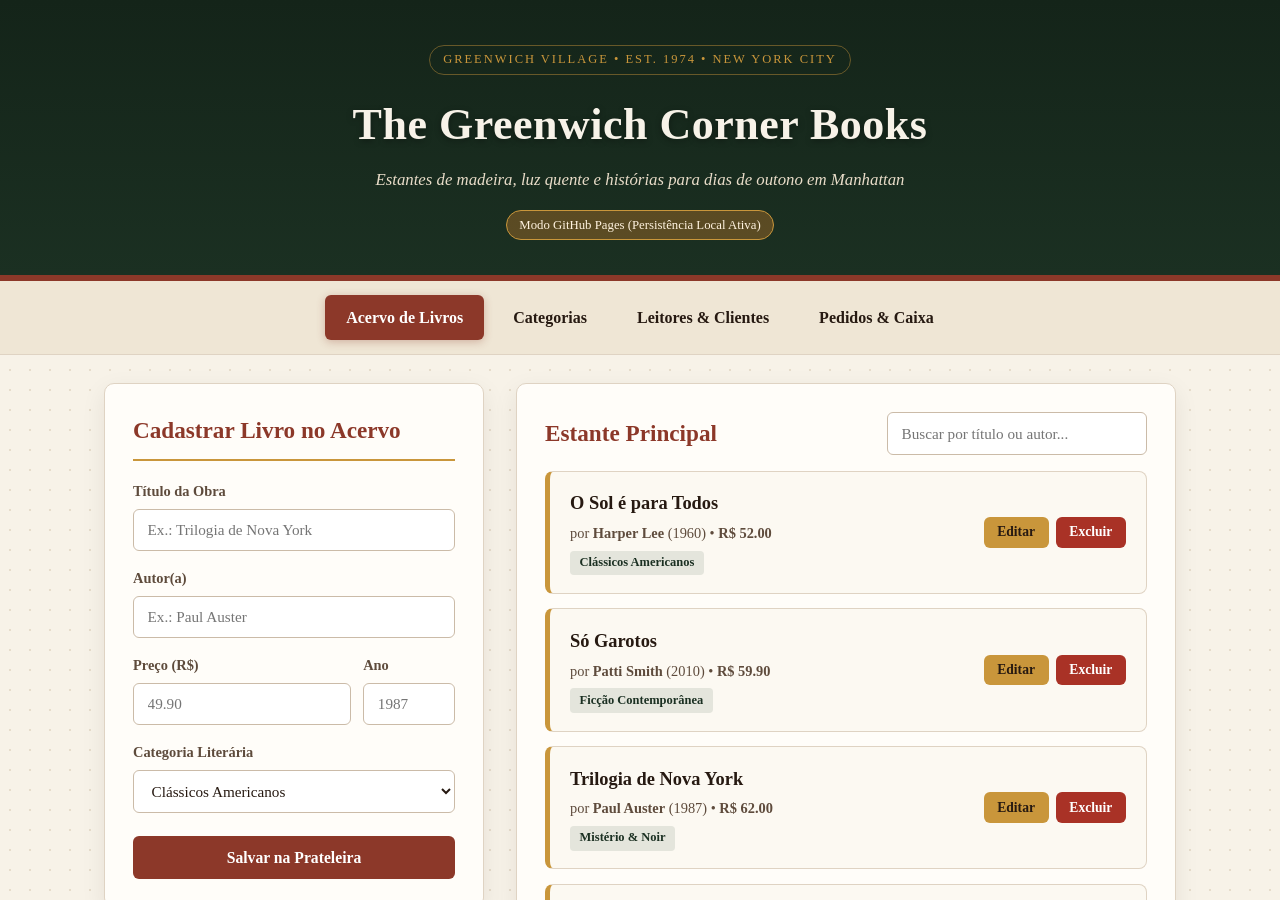
==== commit 2154878f: "Renomeia templates/index.html para livros.html Co-Authored-By: Claude Sonnet 5.5 <noreply@anthropic." ====
--- a/index.html
+++ b/index.html
@@ -2,8 +2,8 @@
 <html lang="pt-BR">
 <head>
 <meta charset="UTF-8">
-<meta http-equiv="refresh" content="0; url=templates/index.html">
+<meta http-equiv="refresh" content="0; url=templates/livros.html">
 <title>The Greenwich Corner Books</title>
 </head>
-<body><a href="templates/index.html">Abrir o site</a></body>
+<body><a href="templates/livros.html">Abrir o site</a></body>
 </html>
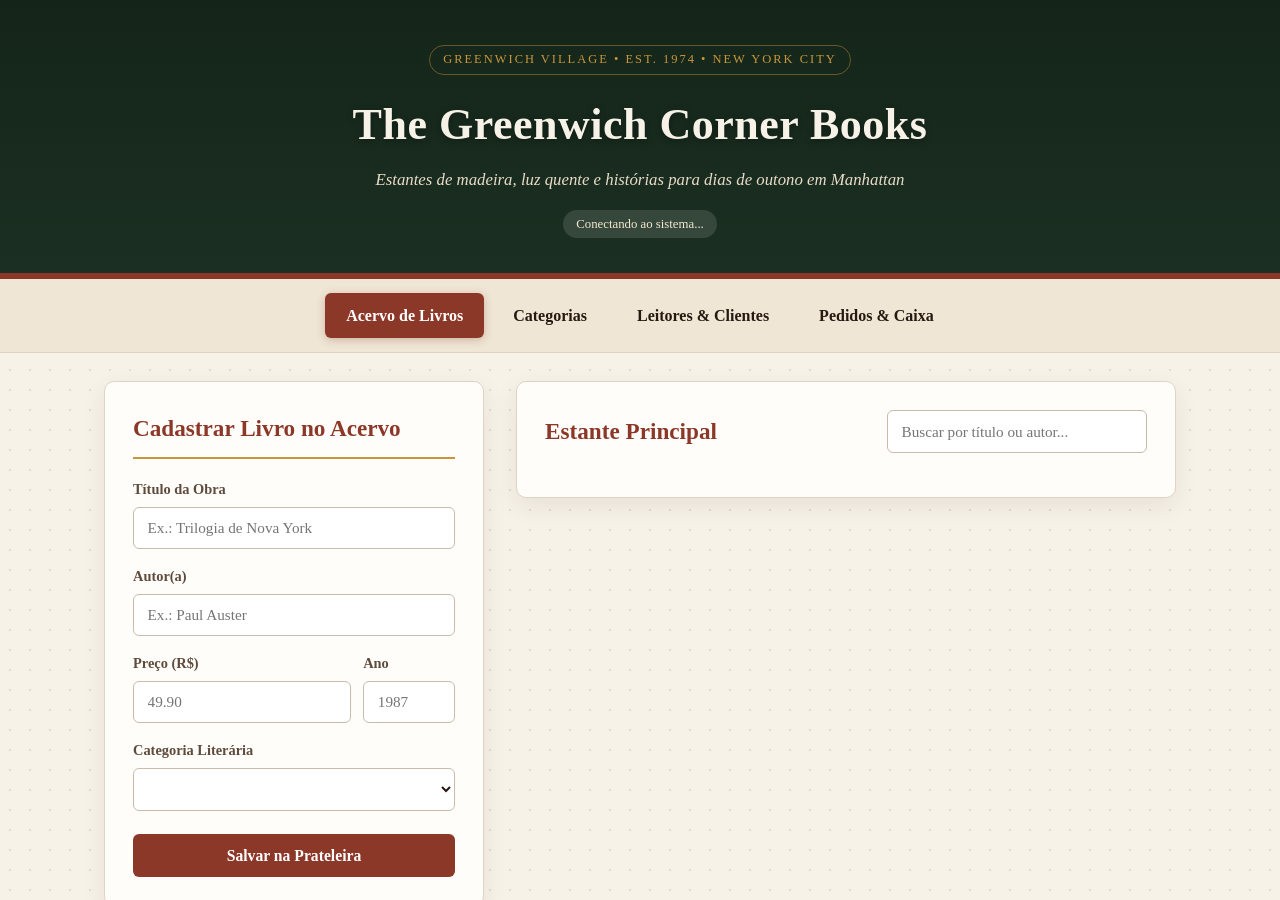
==== commit 1398ce8a: "Reorganiza o projeto em back-end, index, script e style - back-end/: Python (app.py, dao.py, models." ====
--- a/index.html
+++ b/index.html
@@ -2,8 +2,8 @@
 <html lang="pt-BR">
 <head>
 <meta charset="UTF-8">
-<meta http-equiv="refresh" content="0; url=templates/livros.html">
+<meta http-equiv="refresh" content="0; url=index/livros.html">
 <title>The Greenwich Corner Books</title>
 </head>
-<body><a href="templates/livros.html">Abrir o site</a></body>
+<body><a href="index/livros.html">Abrir o site</a></body>
 </html>
